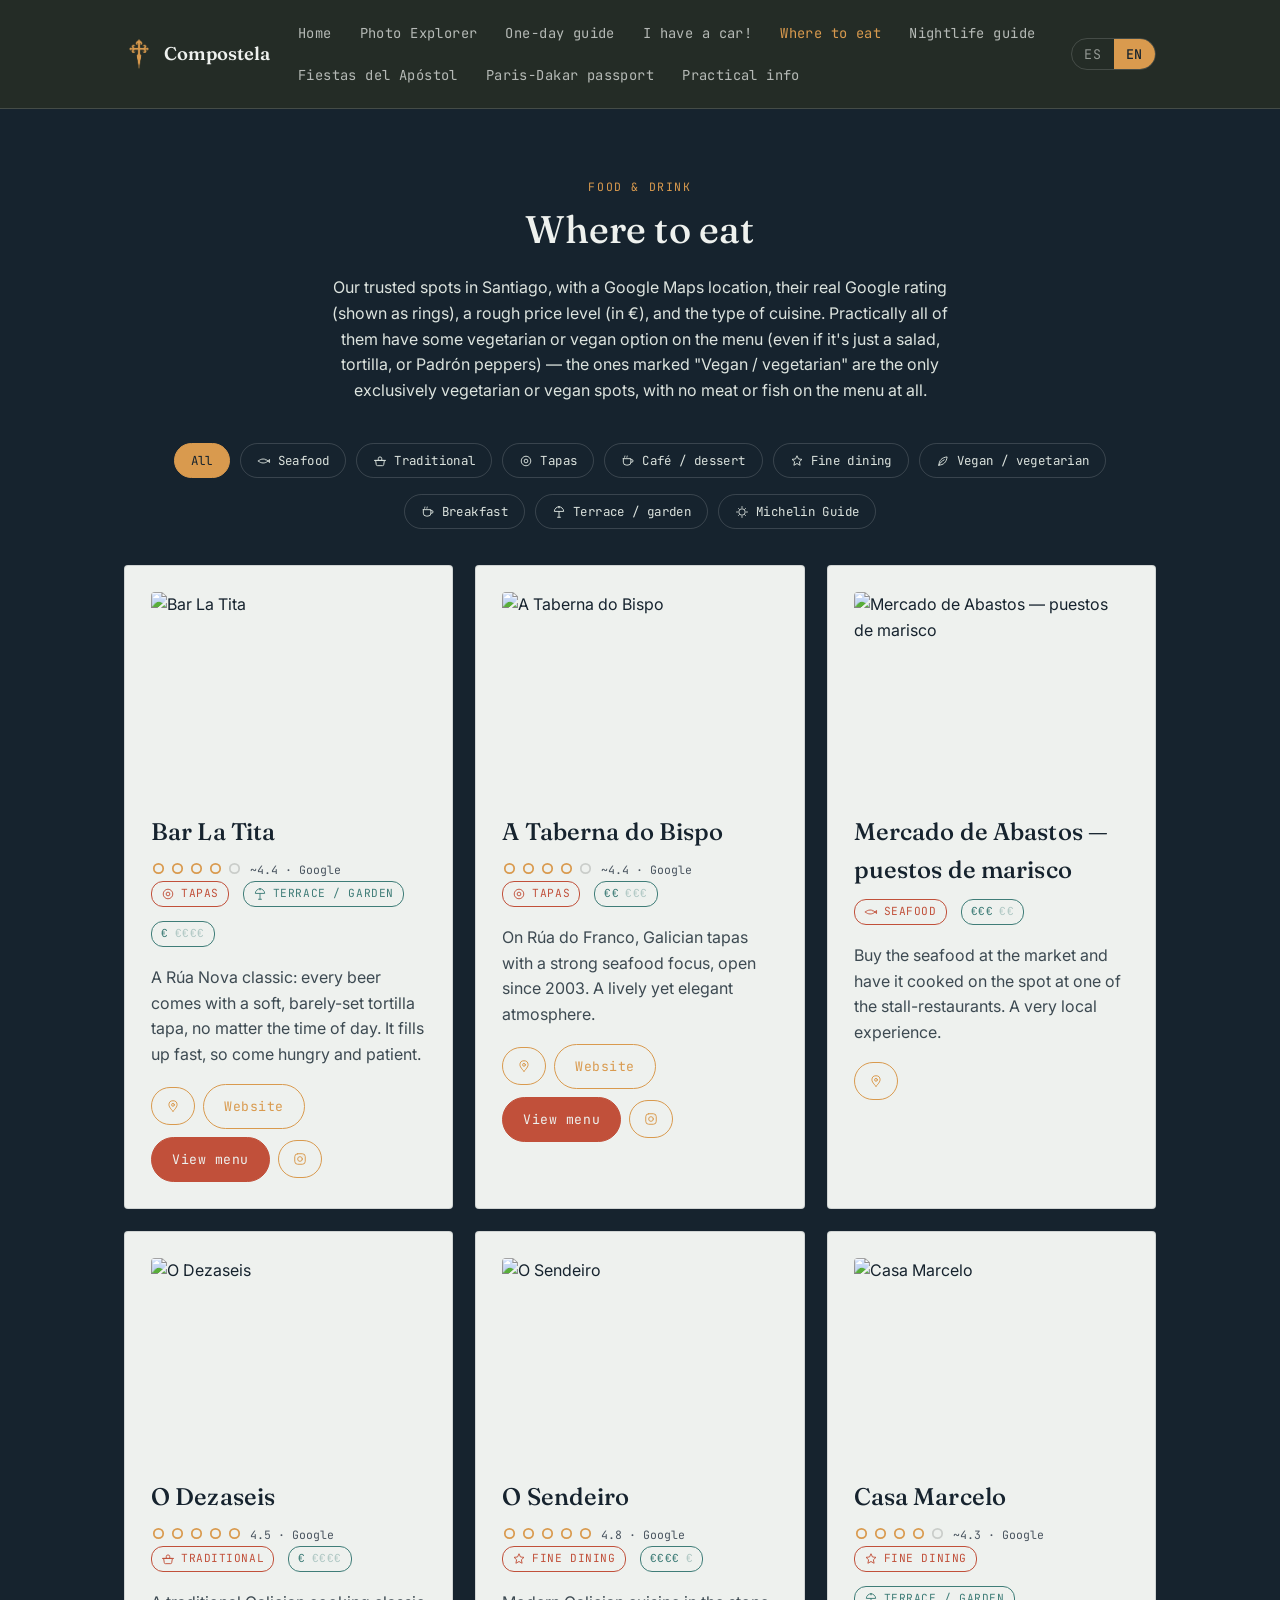
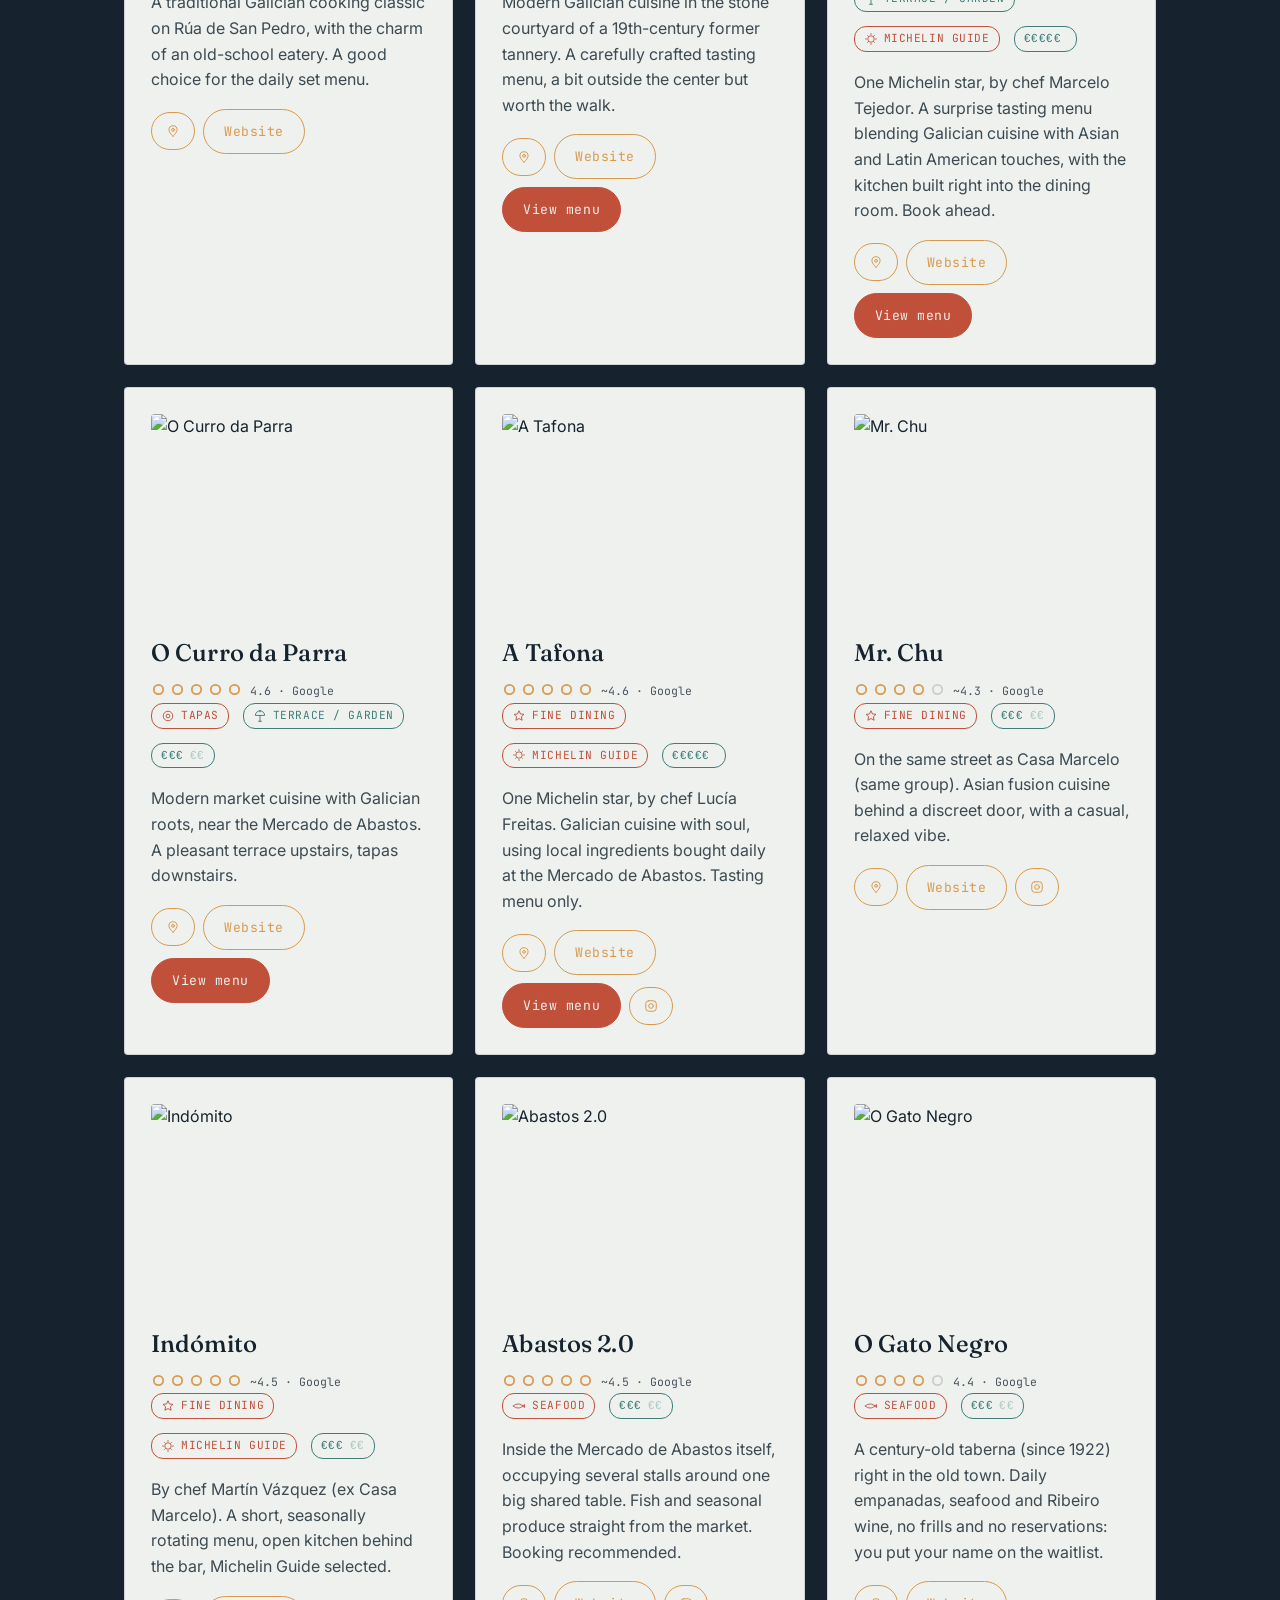
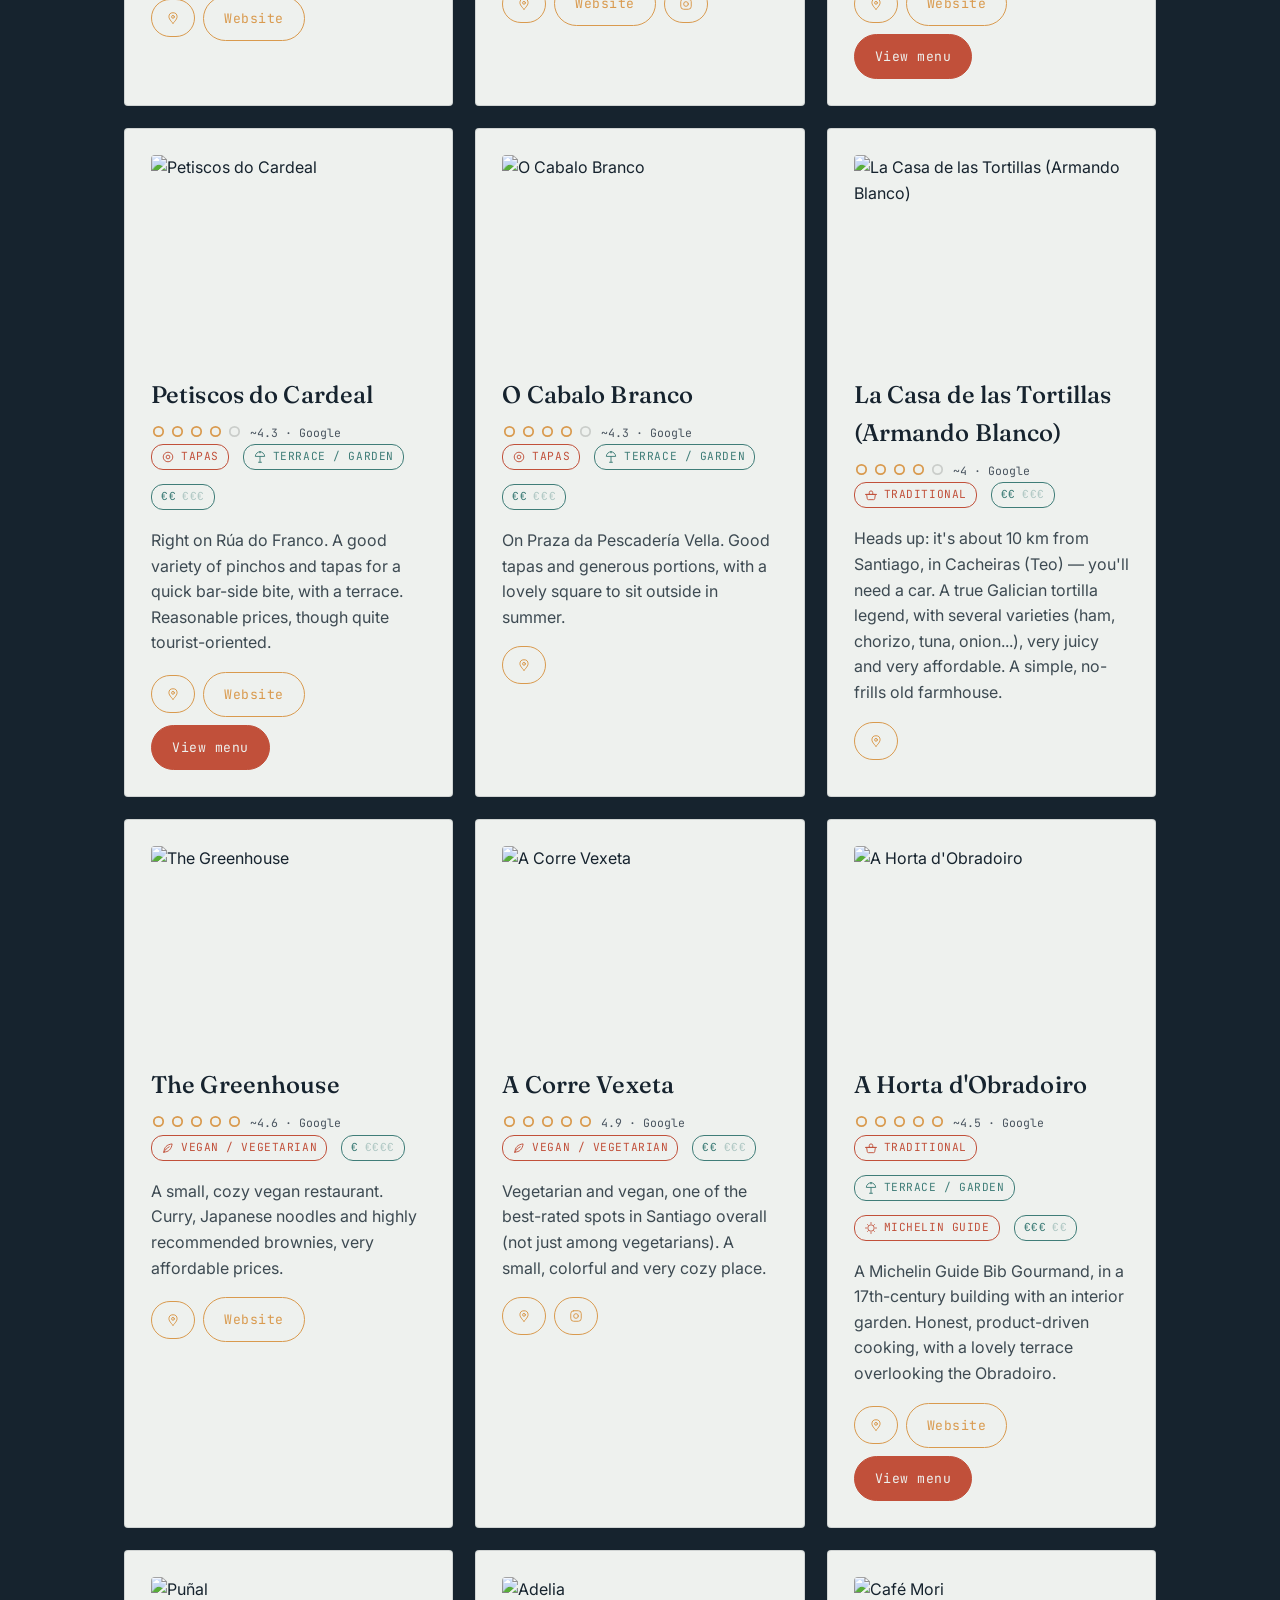
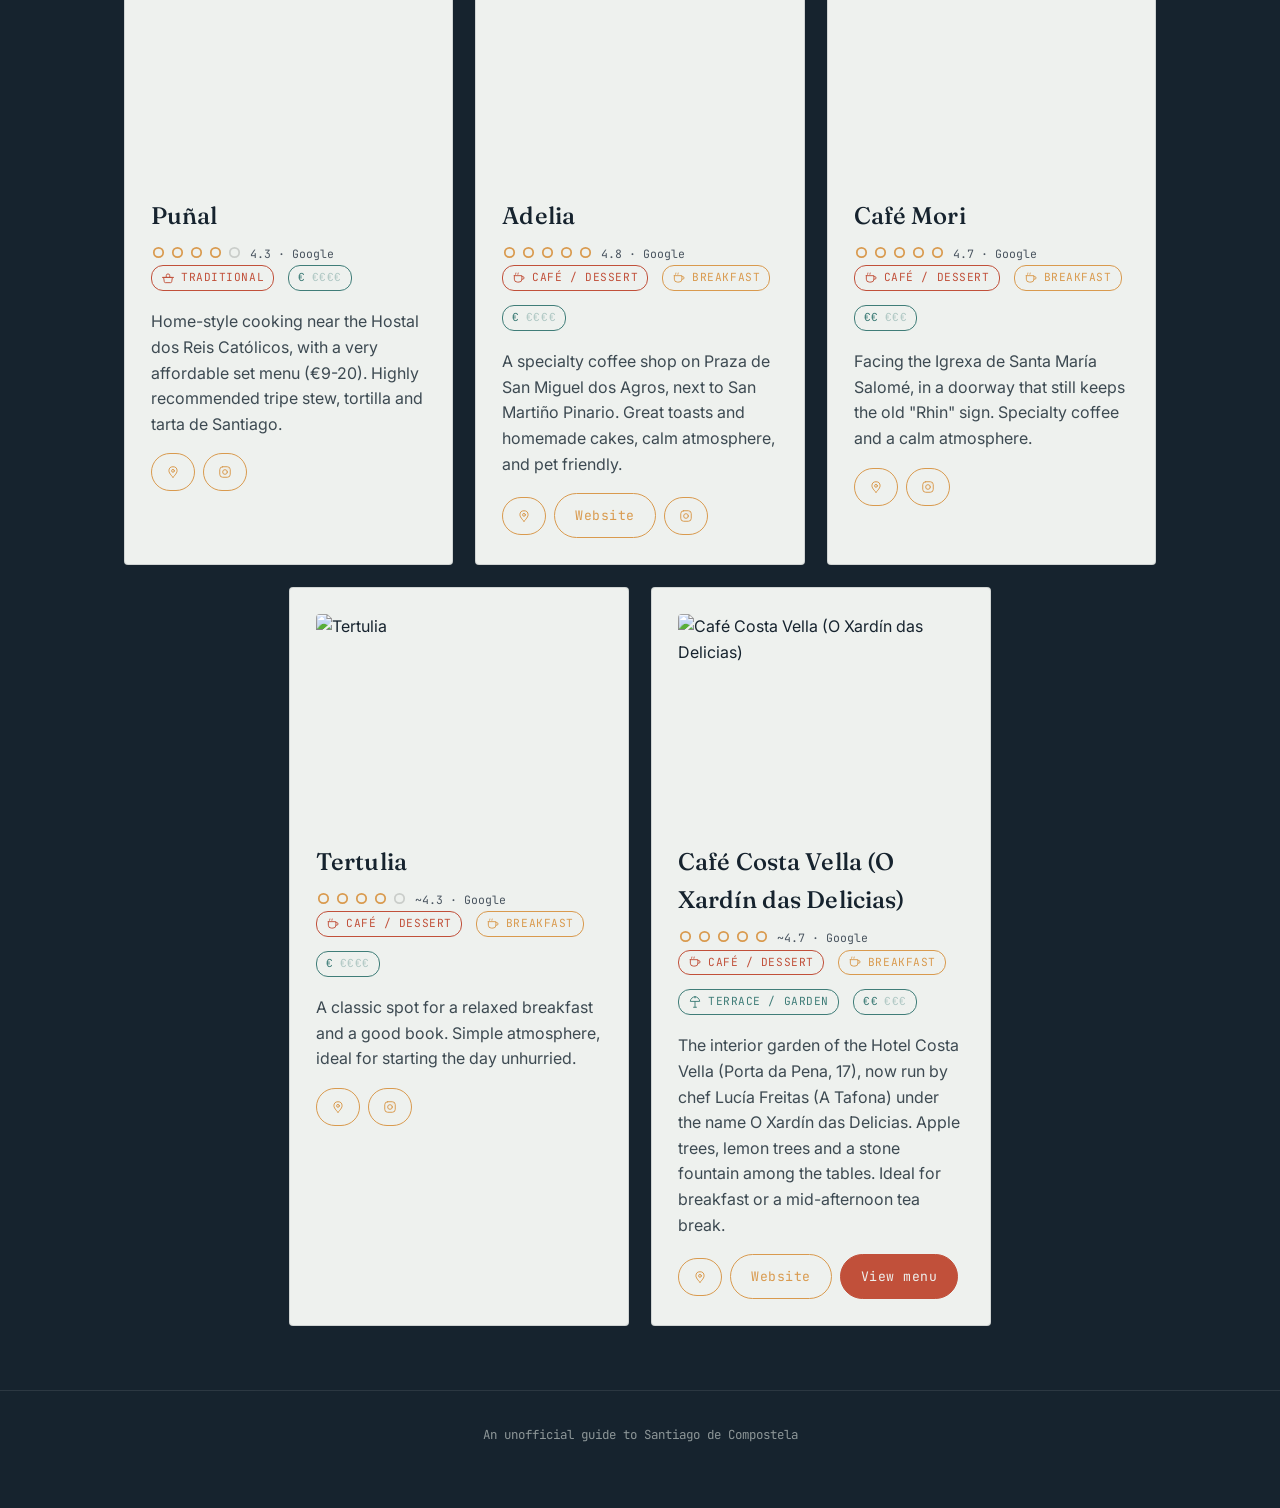
==== comer.html @ 48f5cbca "Add files via upload" ====
<!DOCTYPE html>
<html lang="es">
<head>
<meta charset="UTF-8">
<meta name="viewport" content="width=device-width, initial-scale=1.0">
<title>Dónde comer — Guía de Santiago de Compostela</title>
<link rel="icon" type="image/x-icon" href="images/favicon/favicon.ico">
<link rel="icon" type="image/png" sizes="32x32" href="images/favicon/favicon-32.png">
<link rel="icon" type="image/png" sizes="192x192" href="images/favicon/favicon-192.png">
<link rel="apple-touch-icon" sizes="180x180" href="images/favicon/apple-touch-icon.png">

<meta property="og:type" content="website">
<meta property="og:title" content="Compostela — Guía no oficial de Santiago de Compostela">
<meta property="og:description" content="Guías, un juego de pistas por la ciudad, dónde comer y salir, y mucho más para descubrir Santiago de Compostela.">
<meta property="og:image" content="images/social-preview.png">

<meta name="twitter:card" content="summary_large_image">
<meta name="twitter:image" content="images/social-preview.png">
<link rel="stylesheet" href="css/style.css">
</head>
<body>

<nav class="topnav">
  <div class="topnav-inner">
    <a href="index.html" class="brand">
      <span class="stamp-icon">
        <img src="images/favicon/nav-cross.png" alt="" style="width:100%;height:100%;object-fit:contain;">
      </span>
      Compostela
    </a>
    <button class="nav-toggle" id="nav-toggle" aria-label="Menu" aria-expanded="false">
      <svg class="icon-menu" viewBox="0 0 24 24" stroke="currentColor" stroke-width="1.8" fill="none" stroke-linecap="round"><line x1="3" y1="6" x2="21" y2="6"/><line x1="3" y1="12" x2="21" y2="12"/><line x1="3" y1="18" x2="21" y2="18"/></svg>
      <svg class="icon-close" viewBox="0 0 24 24" stroke="currentColor" stroke-width="1.8" fill="none" stroke-linecap="round"><line x1="6" y1="6" x2="18" y2="18"/><line x1="6" y1="18" x2="18" y2="6"/></svg>
    </button>
    <div class="nav-links" id="nav-links">
      <a href="index.html" data-i18n="nav_home">Inicio</a>
      <a href="foto-explorer.html" data-i18n="nav_photo">Foto Explorer</a>
      <a href="que-ver.html" data-i18n="nav_ver">Qué ver en un día</a>
      <a href="tengo-coche.html" data-i18n="nav_coche">¡Tengo coche!</a>
      <a href="comer.html" class="active" data-i18n="nav_comer">Dónde comer</a>
      <a href="salir.html" data-i18n="nav_salir">¿Por dónde salir?</a>
      <a href="fiestas.html" data-i18n="nav_fiestas">Fiestas del Apóstol</a>
      <a href="paris-dakar.html" data-i18n="nav_parisdakar">Pasaporte París-Dakar</a>
      <a href="datos-interes.html" data-i18n="nav_datos">Datos de interés</a>
    </div>
    <div class="lang-toggle">
      <button data-lang-btn="es">ES</button>
      <button data-lang-btn="en">EN</button>
    </div>
  </div>
</nav>

<section class="section">
  <div class="section-head">
    <span class="eyebrow" data-i18n="eyebrow_comer">Dónde comer</span>
    <h2 data-i18n="page_comer_title">Dónde comer</h2>
    <p data-i18n="page_comer_sub">Nuestros sitios de confianza en Santiago, con ubicación en Google Maps.</p>
  </div>

  <div class="container">
    <div class="filter-row">
      <button class="filter-pill active" data-cat-filter="all" data-i18n="comer_filter_all">Todos</button>
      <button class="filter-pill" data-cat-filter="marisco"><span class="pill-icon" data-icon="fish"></span><span data-i18n="comer_cat_marisco">Marisco</span></button>
      <button class="filter-pill" data-cat-filter="tradicional"><span class="pill-icon" data-icon="pot"></span><span data-i18n="comer_cat_tradicional">Tradicional</span></button>
      <button class="filter-pill" data-cat-filter="tapas"><span class="pill-icon" data-icon="plate"></span><span data-i18n="comer_cat_tapas">Tapas</span></button>
      <button class="filter-pill" data-cat-filter="cafeteria"><span class="pill-icon" data-icon="cup"></span><span data-i18n="comer_cat_cafeteria">Cafetería / postre</span></button>
      <button class="filter-pill" data-cat-filter="altacocina"><span class="pill-icon" data-icon="star"></span><span data-i18n="comer_cat_altacocina">Alta cocina</span></button>
      <button class="filter-pill" data-cat-filter="vegano"><span class="pill-icon" data-icon="leaf"></span><span data-i18n="comer_cat_vegano">Vegano / vegetariano</span></button>
    </div>

    <div class="filter-row">
      <button class="filter-pill" id="filter-breakfast"><span class="pill-icon" data-icon="cup"></span><span data-i18n="comer_filter_breakfast">Desayunos</span></button>
      <button class="filter-pill" id="filter-terrace"><span class="pill-icon" data-icon="terrace"></span><span data-i18n="comer_filter_terrace">Terraza / jardín</span></button>
      <button class="filter-pill" id="filter-michelin"><span class="pill-icon" data-icon="michelin"></span><span data-i18n="comer_filter_michelin">Guía Michelin</span></button>
    </div>

    <div class="grid" id="comer-list" style="margin-top:36px;"></div>
  </div>
</section>

<footer class="site-footer">
  <p data-i18n="footer_text">Guía no oficial de Santiago de Compostela</p>
</footer>

<script src="js/i18n.js"></script>
<script src="js/data.js"></script>
<script src="js/icons.js"></script>
<script src="js/main.js"></script>
</body>
</html>
---- css/style.css ----
/* ==========================================================================
   Niall & Javi — Santiago de Compostela, 1 agosto 2026
   Design system: "Credencial del Peregrino" (pilgrim's passport)
   ========================================================================== */

@import url('https://fonts.googleapis.com/css2?family=Fraunces:ital,opsz,wght@0,9..144,400;0,9..144,500;0,9..144,600;1,9..144,500&family=Inter:wght@400;500;600&family=JetBrains+Mono:wght@400;500&display=swap');

:root {
  /* Color tokens — "Noite Atlántica" palette (distinct from the wedding site) */
  --stone-dark: #16232e;      /* deep Atlantic navy — primary background */
  --stone-mid: #223140;       /* lifted panels on dark */
  --parchment: #eef1ee;       /* cool paper */
  --parchment-dim: #dce3de;
  --gold: #d99a4e;            /* warm copper — primary accent */
  --gold-bright: #e6b06a;
  --moss: #3f7d78;            /* teal — secondary accent */
  --rust: #c1503a;            /* coral-red — CTA / highlight only */
  --ink: #16232e;             /* dark text on light */
  --cream-text: #eef1ee;      /* light text on dark */
  --line: rgba(238, 241, 238, 0.16);
  --line-dark: rgba(22, 35, 46, 0.14);

  --font-display: 'Fraunces', serif;
  --font-body: 'Inter', sans-serif;
  --font-mono: 'JetBrains Mono', monospace;

  --radius: 4px;
  --max-width: 1080px;
}

* { box-sizing: border-box; -webkit-tap-highlight-color: transparent; }

button, a, .photo-tile, .filter-pill { touch-action: manipulation; }

html { scroll-behavior: smooth; }

@media (prefers-reduced-motion: reduce) {
  html { scroll-behavior: auto; }
  * { animation-duration: 0.01ms !important; transition-duration: 0.01ms !important; }
}

body {
  margin: 0;
  background: var(--stone-dark);
  color: var(--cream-text);
  font-family: var(--font-body);
  font-size: 16px;
  line-height: 1.6;
  -webkit-font-smoothing: antialiased;
}

/* Faint scallop-fan watermark, used sparingly */
.shell-mark {
  position: absolute;
  pointer-events: none;
  opacity: 0.06;
  z-index: 0;
}

a { color: inherit; }

img { max-width: 100%; display: block; }

h1, h2, h3, h4 {
  font-family: var(--font-display);
  font-weight: 500;
  margin: 0 0 0.4em;
  letter-spacing: 0.005em;
}

h1 { font-size: clamp(2.4rem, 5vw, 4.2rem); font-weight: 600; }
h2 { font-size: clamp(1.7rem, 3vw, 2.4rem); }
h3 { font-size: clamp(1.2rem, 2vw, 1.5rem); }

p { margin: 0 0 1em; }

.eyebrow {
  font-family: var(--font-mono);
  text-transform: uppercase;
  letter-spacing: 0.14em;
  font-size: 0.72rem;
  color: var(--gold);
}

.container {
  max-width: var(--max-width);
  margin: 0 auto;
  padding: 0 24px;
  position: relative;
  z-index: 1;
}

/* ---------- Top nav ---------- */
.topnav {
  position: sticky;
  top: 0;
  z-index: 50;
  background: rgba(38, 46, 39, 0.92);
  backdrop-filter: blur(6px);
  border-bottom: 1px solid var(--line);
}

.topnav-inner {
  max-width: var(--max-width);
  margin: 0 auto;
  padding: 14px 24px;
  display: flex;
  align-items: center;
  justify-content: space-between;
  gap: 16px;
}

.brand {
  font-family: var(--font-display);
  font-size: 1.15rem;
  font-weight: 600;
  text-decoration: none;
  color: var(--parchment);
  display: flex;
  align-items: center;
  gap: 10px;
}

.brand .stamp-icon { width: 30px; height: 30px; flex-shrink: 0; }

.nav-links {
  display: flex;
  gap: 4px;
  align-items: center;
  flex-wrap: wrap;
}

.nav-links a {
  text-decoration: none;
  font-size: 0.86rem;
  font-family: var(--font-mono);
  letter-spacing: 0.03em;
  color: var(--cream-text);
  opacity: 0.72;
  padding: 8px 12px;
  border-radius: var(--radius);
  transition: opacity 0.2s, background 0.2s;
  white-space: nowrap;
}

.nav-links a:hover { opacity: 1; background: rgba(242,234,212,0.06); }
.nav-links a.active { opacity: 1; color: var(--gold); }

.lang-toggle {
  display: flex;
  border: 1px solid var(--line);
  border-radius: 20px;
  overflow: hidden;
  font-family: var(--font-mono);
  font-size: 0.75rem;
  flex-shrink: 0;
}

/* Hamburger button — hidden on desktop, shown only on mobile */
.nav-toggle {
  display: none;
  background: transparent;
  border: none;
  color: var(--parchment);
  cursor: pointer;
  padding: 8px;
  order: 3;
}

.nav-toggle svg { width: 24px; height: 24px; display: block; }
.nav-toggle .icon-close { display: none; }
.nav-toggle.open .icon-menu { display: none; }
.nav-toggle.open .icon-close { display: block; }

.lang-toggle button {
  background: transparent;
  border: none;
  color: var(--cream-text);
  padding: 6px 12px;
  cursor: pointer;
  opacity: 0.55;
  font-family: var(--font-mono);
  letter-spacing: 0.05em;
  transition: all 0.2s;
}

.lang-toggle button.active {
  background: var(--gold);
  color: var(--stone-dark);
  opacity: 1;
  font-weight: 500;
}

/* ---------- Hero ---------- */
.hero {
  position: relative;
  padding: 90px 24px 70px;
  text-align: center;
  overflow: hidden;
  border-bottom: 1px solid var(--line);
}

.hero .eyebrow { display: block; margin-bottom: 18px; }

.hero h1 { margin-bottom: 10px; }

.hero .names-sep {
  color: var(--gold);
  font-style: italic;
  font-family: var(--font-display);
  padding: 0 0.25em;
}

.hero-sub {
  font-family: var(--font-mono);
  font-size: 0.95rem;
  color: var(--parchment-dim);
  letter-spacing: 0.03em;
  max-width: 480px;
  margin: 0 auto;
}

/* ---------- Stamp badge (signature element) ---------- */
.stamp {
  --stamp-color: var(--gold);
  display: inline-flex;
  align-items: center;
  justify-content: center;
  width: 84px;
  height: 84px;
  border-radius: 50%;
  border: 2px solid var(--stamp-color);
  position: relative;
  transform: rotate(-6deg);
  flex-shrink: 0;
}

.stamp::before {
  content: '';
  position: absolute;
  inset: 6px;
  border: 1px dashed var(--stamp-color);
  border-radius: 50%;
  opacity: 0.6;
}

.stamp svg { width: 34px; height: 34px; stroke: var(--stamp-color); fill: none; }

.stamp.stamp-locked {
  --stamp-color: rgba(242, 234, 212, 0.28);
  filter: grayscale(1);
}

.stamp.stamp-earned {
  --stamp-color: var(--gold-bright);
  animation: stamp-in 0.4s ease-out;
}

@keyframes stamp-in {
  from { transform: rotate(-6deg) scale(0.6); opacity: 0; }
  to { transform: rotate(-6deg) scale(1); opacity: 1; }
}

/* ---------- Section wrapper ---------- */
.section {
  padding: 64px 24px;
}

.section-head {
  max-width: 640px;
  margin: 0 auto 40px;
  text-align: center;
}

.section-head p { color: var(--parchment-dim); }

/* ---------- Cards on parchment ---------- */
.card {
  background: var(--parchment);
  color: var(--ink);
  border-radius: var(--radius);
  padding: 26px;
  border: 1px solid var(--line-dark);
  position: relative;
}

.card h3 { color: var(--ink); }
.card p { color: #3d4a52; }

.grid {
  display: flex;
  flex-wrap: wrap;
  justify-content: center;
  gap: 22px;
}

.grid > .card {
  flex: 1 1 280px;
  max-width: 340px;
}

.grid > .photo-tile {
  flex: 1 1 140px;
  max-width: 170px;
}

/* ---------- Buttons ---------- */
.btn {
  display: inline-flex;
  align-items: center;
  gap: 8px;
  font-family: var(--font-mono);
  font-size: 0.82rem;
  letter-spacing: 0.04em;
  text-decoration: none;
  padding: 11px 20px;
  border-radius: 30px;
  border: 1px solid var(--gold);
  color: var(--gold);
  background: transparent;
  cursor: pointer;
  transition: all 0.2s;
}

.btn:hover { background: var(--gold); color: var(--stone-dark); }

.btn-solid {
  background: var(--rust);
  border-color: var(--rust);
  color: var(--parchment);
}

.btn-solid:hover { background: #8c3d28; border-color: #8c3d28; color: var(--parchment); }

.btn:disabled { opacity: 0.4; cursor: not-allowed; }
.btn:disabled:hover { background: transparent; color: var(--gold); }

/* ---------- Homepage nav cards ---------- */
.section-nav-grid {
  display: grid;
  gap: 20px;
  grid-template-columns: repeat(auto-fit, minmax(240px, 1fr));
  max-width: var(--max-width);
  margin: 0 auto;
  padding: 0 24px 90px;
}

.section-nav-card {
  text-decoration: none;
  background: var(--stone-mid);
  border: 1px solid var(--line);
  border-radius: var(--radius);
  padding: 28px 24px;
  display: flex;
  flex-direction: column;
  gap: 14px;
  transition: transform 0.25s, border-color 0.25s;
}

.section-nav-card:hover { transform: translateY(-4px); border-color: var(--gold); }

.section-nav-card .stamp { width: 56px; height: 56px; }
.section-nav-card .stamp svg { width: 24px; height: 24px; }

.section-nav-card h3 { color: var(--parchment); margin-bottom: 4px; }
.section-nav-card p { color: var(--parchment-dim); font-size: 0.92rem; margin: 0; }

/* ---------- Footer ---------- */
.site-footer {
  border-top: 1px solid var(--line);
  padding: 34px 24px 50px;
  text-align: center;
  font-family: var(--font-mono);
  font-size: 0.78rem;
  color: var(--parchment-dim);
  opacity: 0.6;
}

/* ---------- Utility ---------- */
.tag {
  display: inline-block;
  font-family: var(--font-mono);
  font-size: 0.7rem;
  letter-spacing: 0.05em;
  text-transform: uppercase;
  padding: 3px 9px;
  border-radius: 12px;
  border: 1px solid currentColor;
  margin: 0 6px 6px 0;
}

.tag svg, .btn svg, .pill-icon svg {
  width: 14px;
  height: 14px;
  vertical-align: -2px;
  flex-shrink: 0;
}

.icon-tag {
  display: inline-flex;
  align-items: center;
  gap: 6px;
}

.filter-pill {
  display: inline-flex;
  align-items: center;
  gap: 7px;
}

.pill-icon {
  display: inline-flex;
  width: 14px;
  height: 14px;
}

/* ---------- Paris-Dakar route ---------- */
.pd-route {
  display: flex;
  flex-direction: column;
  gap: 4px;
  max-width: 480px;
  margin: 0 auto;
  position: relative;
}

.pd-route::before {
  content: '';
  position: absolute;
  left: 41px;
  top: 12px;
  bottom: 12px;
  width: 1px;
  background: var(--line);
  z-index: 0;
}

.pd-stop {
  display: flex;
  align-items: center;
  gap: 18px;
  background: transparent;
  border: none;
  color: inherit;
  font-family: var(--font-body);
  text-align: left;
  cursor: pointer;
  padding: 10px 4px;
  border-radius: var(--radius);
  position: relative;
  z-index: 1;
  transition: background 0.2s;
}

.pd-stop:hover { background: rgba(242,234,212,0.05); }

.pd-stop .stamp { width: 60px; height: 60px; flex-shrink: 0; }
.pd-stop .stamp svg { width: 24px; height: 24px; }

.pd-stop-info { display: flex; flex-direction: column; gap: 2px; }
.pd-stop-name { font-family: var(--font-display); font-size: 1.05rem; }

#pd-complete-banner {
  display: none;
  text-align: center;
  max-width: 480px;
  margin: 32px auto 0;
}

.rings-rating {
  display: flex;
  gap: 4px;
  margin: 6px 0 12px;
}

.ring-icon {
  display: inline-flex;
  color: rgba(38, 46, 39, 0.18);
}

.ring-icon svg { width: 15px; height: 15px; }

.ring-icon.filled { color: var(--gold); }

.divider {
  width: 60px;
  height: 1px;
  background: var(--gold);
  margin: 24px auto;
  opacity: 0.5;
}

/* i18n visibility handled via JS toggling [data-lang] on <html> and CSS attr selectors */
[data-i18n-lang="en"] { display: none; }
html[lang="en"] [data-i18n-lang="en"] { display: initial; }
html[lang="en"] [data-i18n-lang="es"] { display: none; }
html[lang="es"] [data-i18n-lang="es"] { display: initial; }
html[lang="es"] [data-i18n-lang="en"] { display: none; }

/* ---------- Photo Explorer grid ---------- */
.photo-tile {
  background: var(--stone-mid);
  border: 1px solid var(--line);
  border-radius: var(--radius);
  padding: 22px 16px;
  display: flex;
  flex-direction: column;
  align-items: center;
  gap: 10px;
  cursor: pointer;
  color: inherit;
  font-family: var(--font-body);
  transition: border-color 0.2s, transform 0.2s;
  text-align: center;
}

.photo-tile:hover { border-color: var(--gold); transform: translateY(-3px); }

.photo-tile-title { font-family: var(--font-display); font-size: 1rem; }
.photo-tile-hint { font-family: var(--font-mono); font-size: 0.7rem; color: var(--parchment-dim); opacity: 0.7; text-transform: uppercase; letter-spacing: 0.05em; }

.photo-tile-thumb-wrap {
  position: relative;
  width: 100%;
  display: block;
  margin-bottom: 8px;
}

.stamp-mini {
  width: 34px;
  height: 34px;
  position: absolute;
  top: -8px;
  right: -8px;
  background: var(--stone-mid);
}

.stamp-mini svg { width: 15px; height: 15px; }

/* ---------- Guía de proximidad ---------- */
#fe-proximity-widget {
  position: fixed;
  left: 50%;
  bottom: 20px;
  transform: translateX(-50%);
  z-index: 90;
  background: rgba(38, 46, 39, 0.94);
  border: 1px solid var(--gold);
  border-radius: 30px;
  padding: 10px 20px 10px 14px;
  align-items: center;
  gap: 12px;
  box-shadow: 0 6px 24px rgba(0,0,0,0.35);
  max-width: calc(100vw - 32px);
}

.fe-proximity-arrow {
  display: inline-flex;
  color: var(--gold);
  flex-shrink: 0;
  transition: transform 0.3s ease-out;
}

.fe-proximity-arrow svg { width: 26px; height: 26px; }

.fe-proximity-info {
  display: flex;
  flex-direction: column;
  line-height: 1.25;
  font-family: var(--font-mono);
  font-size: 0.78rem;
  color: var(--parchment-dim);
  white-space: nowrap;
  overflow: hidden;
  text-overflow: ellipsis;
}

.fe-proximity-info strong {
  font-family: var(--font-body);
  color: var(--parchment);
  font-size: 0.92rem;
  max-width: 55vw;
  overflow: hidden;
  text-overflow: ellipsis;
  white-space: nowrap;
}

#fe-arrival-banner {
  position: fixed;
  top: 90px;
  left: 50%;
  transform: translateX(-50%) translateY(-20px);
  z-index: 100;
  background: var(--gold);
  color: var(--stone-dark);
  font-family: var(--font-mono);
  font-size: 0.85rem;
  font-weight: 500;
  padding: 12px 22px;
  border-radius: 30px;
  opacity: 0;
  pointer-events: none;
  transition: opacity 0.3s ease, transform 0.3s ease;
  max-width: calc(100vw - 32px);
  text-align: center;
}

#fe-arrival-banner.show {
  opacity: 1;
  transform: translateX(-50%) translateY(0);
}

.progress-bar-row {
  display: flex;
  align-items: center;
  justify-content: center;
  gap: 10px;
  font-family: var(--font-mono);
  font-size: 0.85rem;
  color: var(--gold);
  margin-bottom: 36px;
}

/* ---------- Modal ---------- */
.modal-overlay {
  position: fixed;
  inset: 0;
  background: rgba(20, 24, 20, 0.82);
  display: none;
  align-items: flex-start;
  justify-content: center;
  padding: 40px 20px;
  overflow-y: auto;
  z-index: 100;
}

.modal-overlay.open { display: flex; }

.modal-box {
  background: var(--stone-dark);
  border: 1px solid var(--line);
  border-radius: 6px;
  max-width: 520px;
  width: 100%;
  padding: 32px;
  position: relative;
  margin: auto;
}

.modal-close {
  position: absolute;
  top: 16px;
  right: 16px;
  background: transparent;
  border: none;
  color: var(--parchment-dim);
  font-size: 1.4rem;
  cursor: pointer;
  line-height: 1;
  padding: 6px;
}

.clue-block { margin-bottom: 14px; }
.clue-block summary { list-style: none; }
.clue-block summary::-webkit-details-marker { display: none; }
.clue-block[open] summary { margin-bottom: 4px; }

/* ---------- Filter pills (Salir) ---------- */
.filter-row {
  display: flex;
  flex-wrap: wrap;
  gap: 10px;
  justify-content: center;
  margin-bottom: 16px;
}

.filter-pill {
  font-family: var(--font-mono);
  font-size: 0.78rem;
  letter-spacing: 0.03em;
  padding: 8px 16px;
  border-radius: 20px;
  border: 1px solid var(--line);
  background: transparent;
  color: var(--parchment-dim);
  cursor: pointer;
  transition: all 0.2s;
}

.filter-pill:hover { border-color: var(--gold); color: var(--parchment); }

.filter-pill.active {
  background: var(--gold);
  border-color: var(--gold);
  color: var(--stone-dark);
}

.filter-group-label {
  text-align: center;
  font-family: var(--font-mono);
  font-size: 0.72rem;
  text-transform: uppercase;
  letter-spacing: 0.1em;
  color: var(--parchment-dim);
  opacity: 0.6;
  margin: 22px 0 10px;
}

@media (max-width: 640px) {
  .topnav-inner { flex-wrap: wrap; padding: 12px 16px; }

  .nav-toggle { display: block; }

  .nav-links {
    display: none;
    order: 4;
    width: 100%;
    flex-direction: column;
    align-items: stretch;
    background: var(--stone-dark);
    border-top: 1px solid var(--line);
    margin-top: 12px;
    padding-top: 6px;
    max-height: 65vh;
    overflow-y: auto;
    -webkit-overflow-scrolling: touch;
  }

  .nav-links.mobile-open { display: flex; }

  .nav-links a {
    padding: 15px 8px;
    border-bottom: 1px solid var(--line);
    font-size: 0.92rem;
    opacity: 0.85;
  }

  .nav-links a:last-child { border-bottom: none; }
  .nav-links a:hover { background: rgba(242,234,212,0.05); }
  .nav-links a.active { opacity: 1; }

  .hero { padding: 56px 18px 44px; }
  .section { padding: 48px 18px; }
  .container { padding: 0 18px; }

  /* Bigger touch targets (~44px min height) on phones */
  .lang-toggle button { padding: 10px 14px; }
  .btn { padding: 13px 20px; }
  .filter-pill { padding: 11px 16px; }
  .filter-row { gap: 8px; }

  .modal-overlay { padding: 0; align-items: stretch; }
  .modal-box {
    max-width: none;
    width: 100%;
    min-height: 100%;
    border-radius: 0;
    padding: 24px 18px 40px;
  }
  .modal-close { top: 14px; right: 14px; padding: 10px; font-size: 1.6rem; }

  .photo-tile { padding: 18px 12px; }
  .section-nav-grid { padding: 0 18px 70px; }
}

@media (max-width: 380px) {
  .photo-tile { padding: 14px 8px; }
  #photo-grid { grid-template-columns: repeat(2, 1fr) !important; }
}
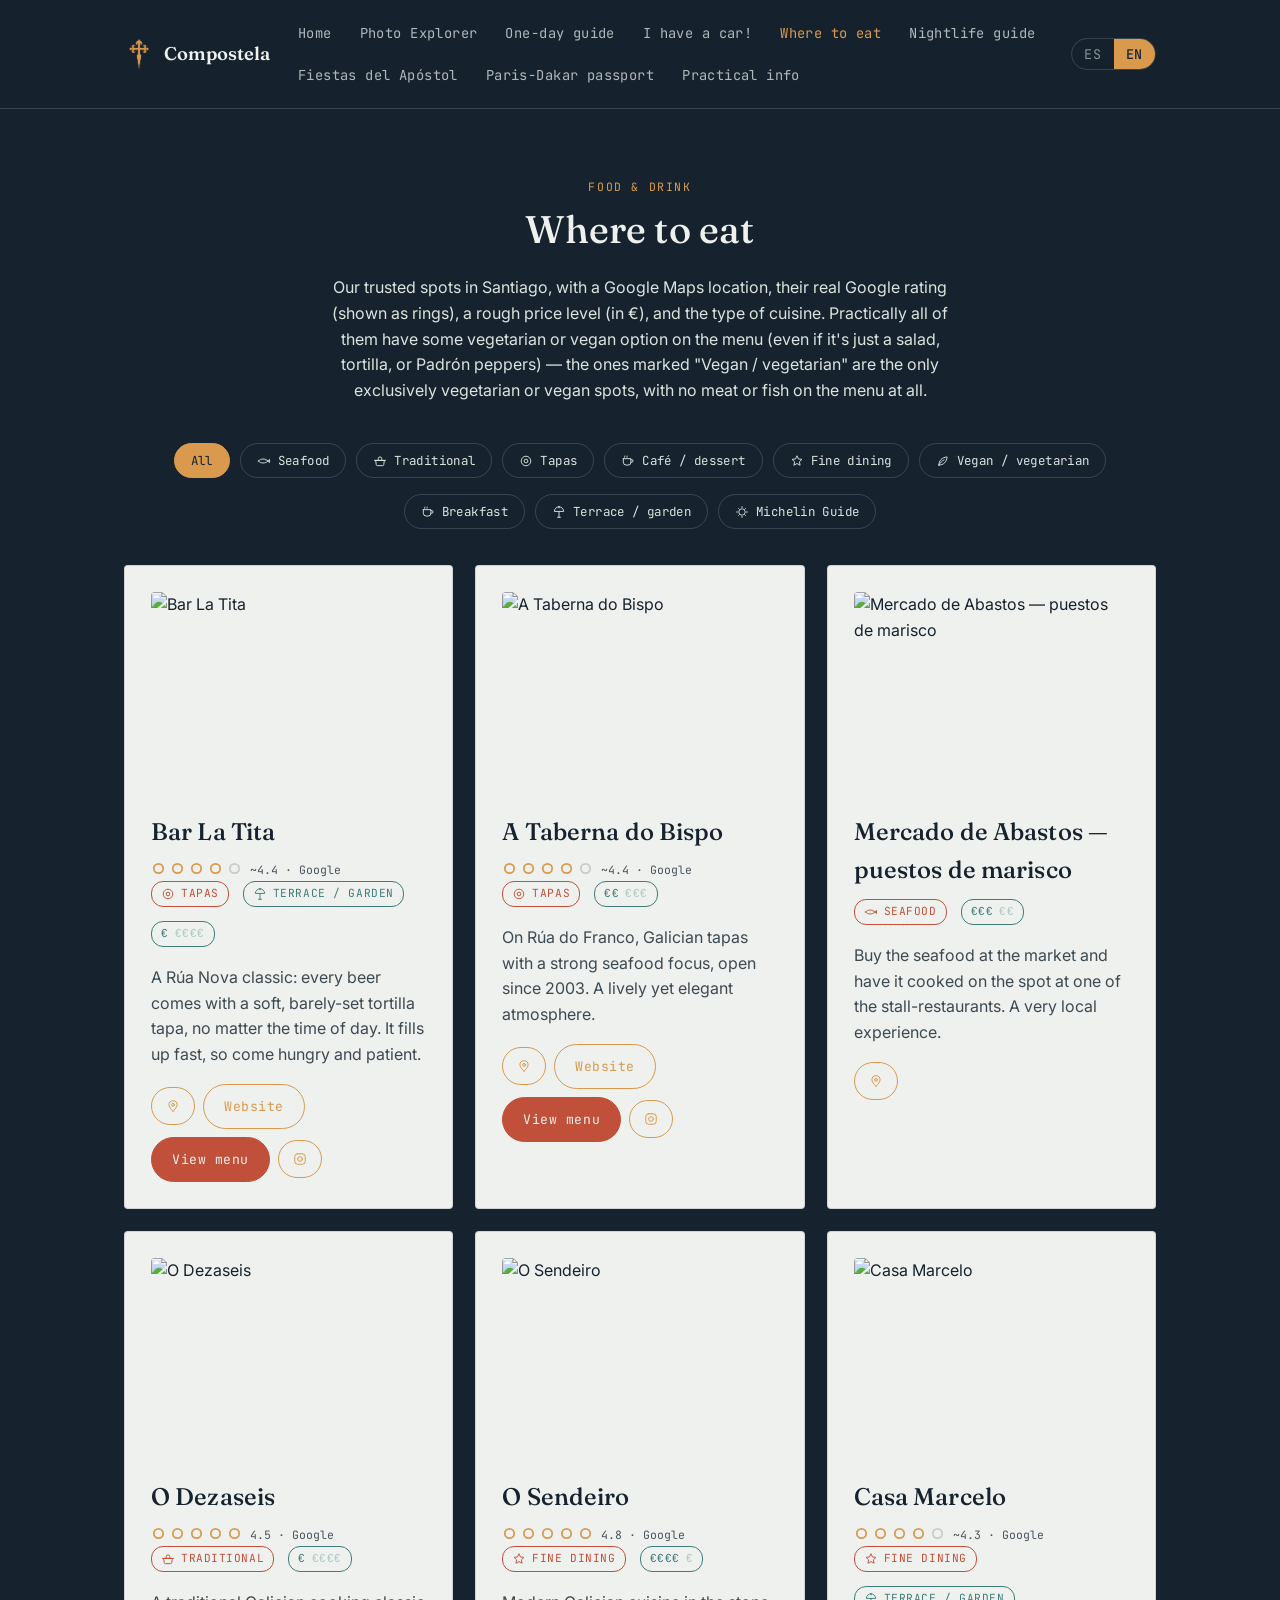
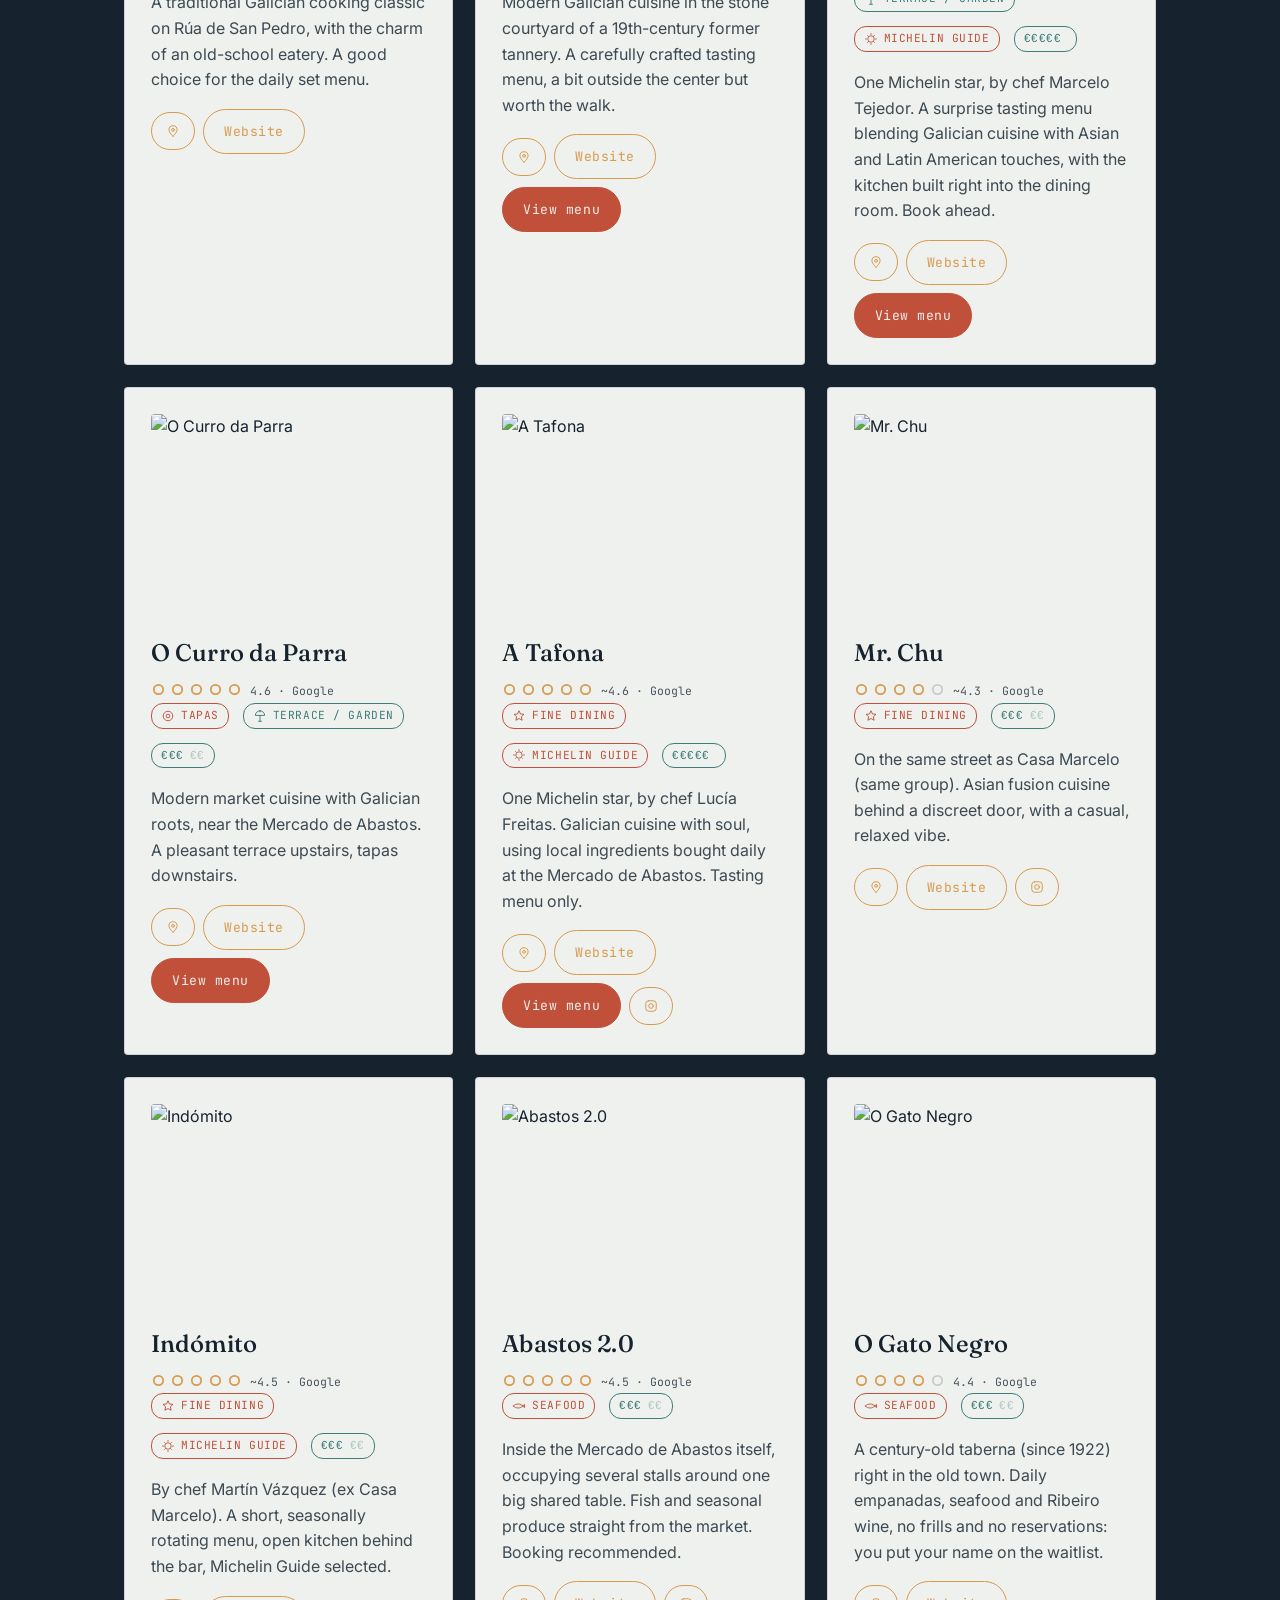
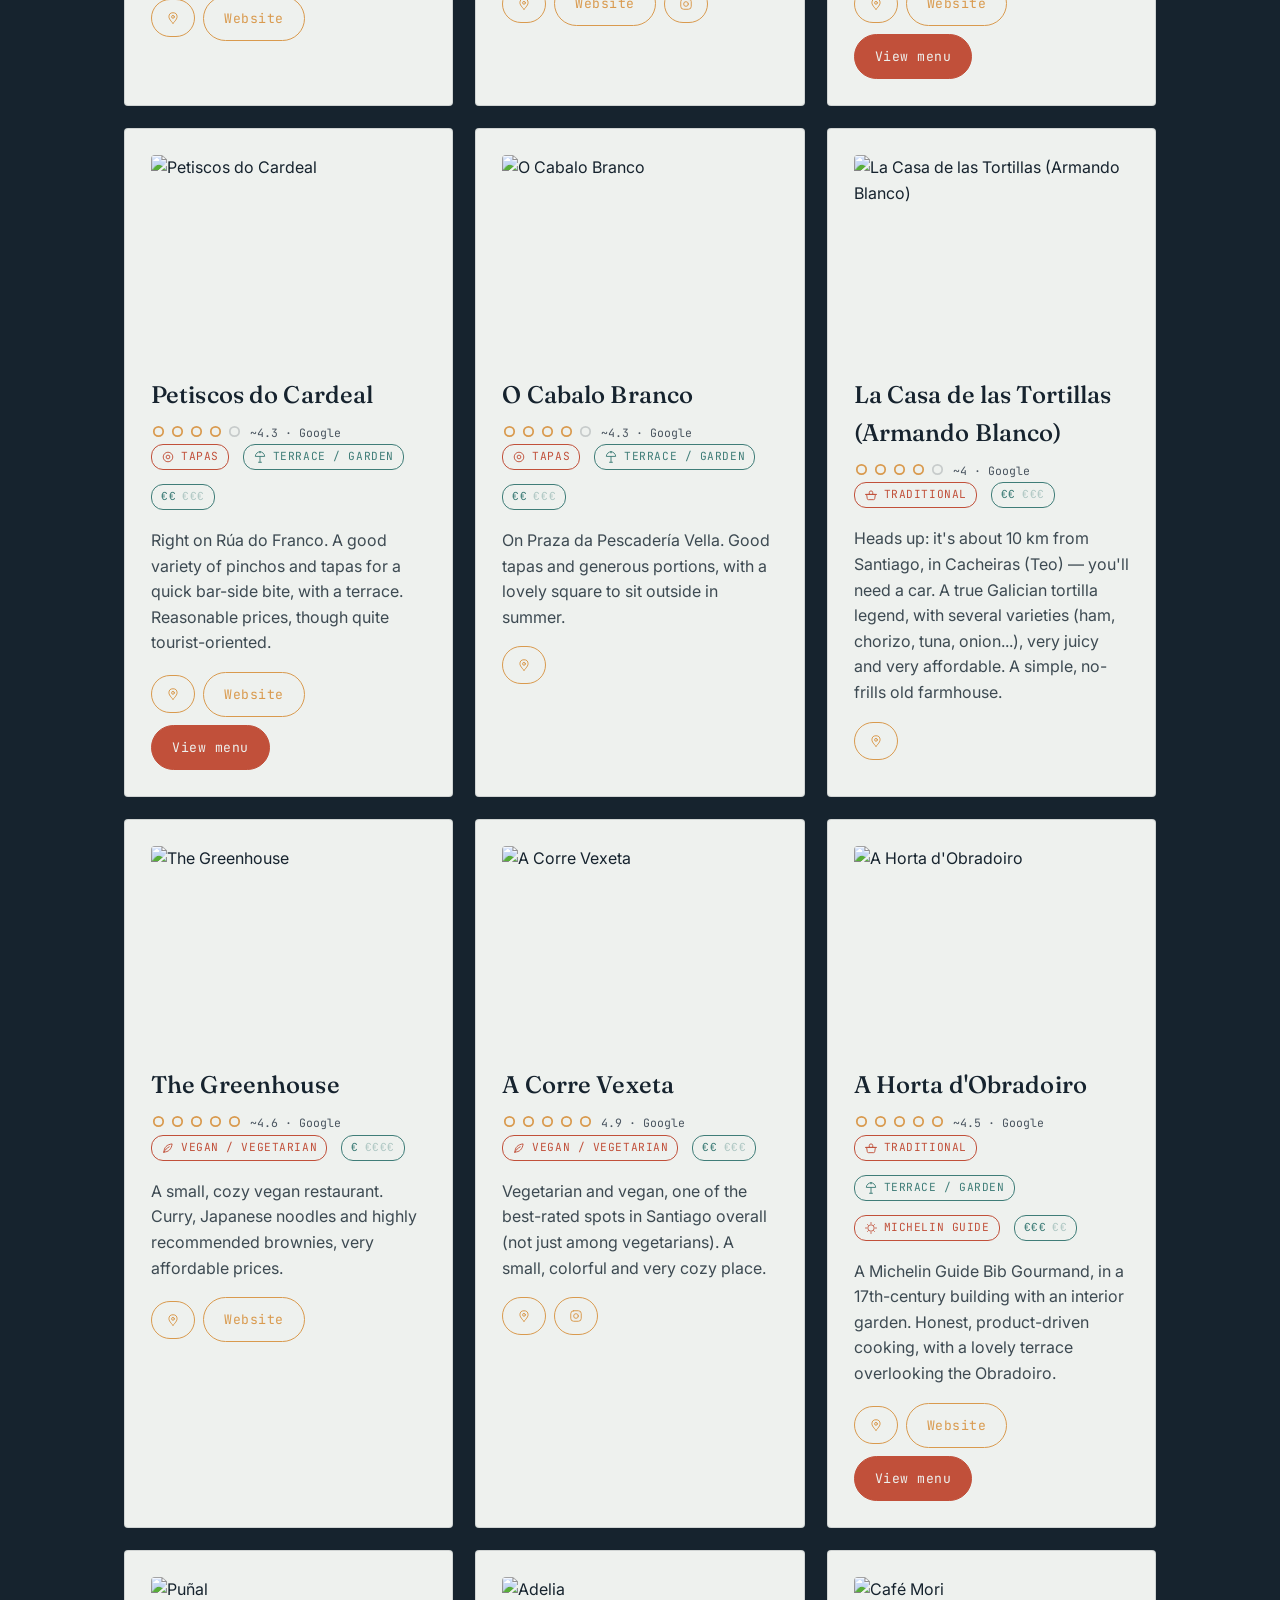
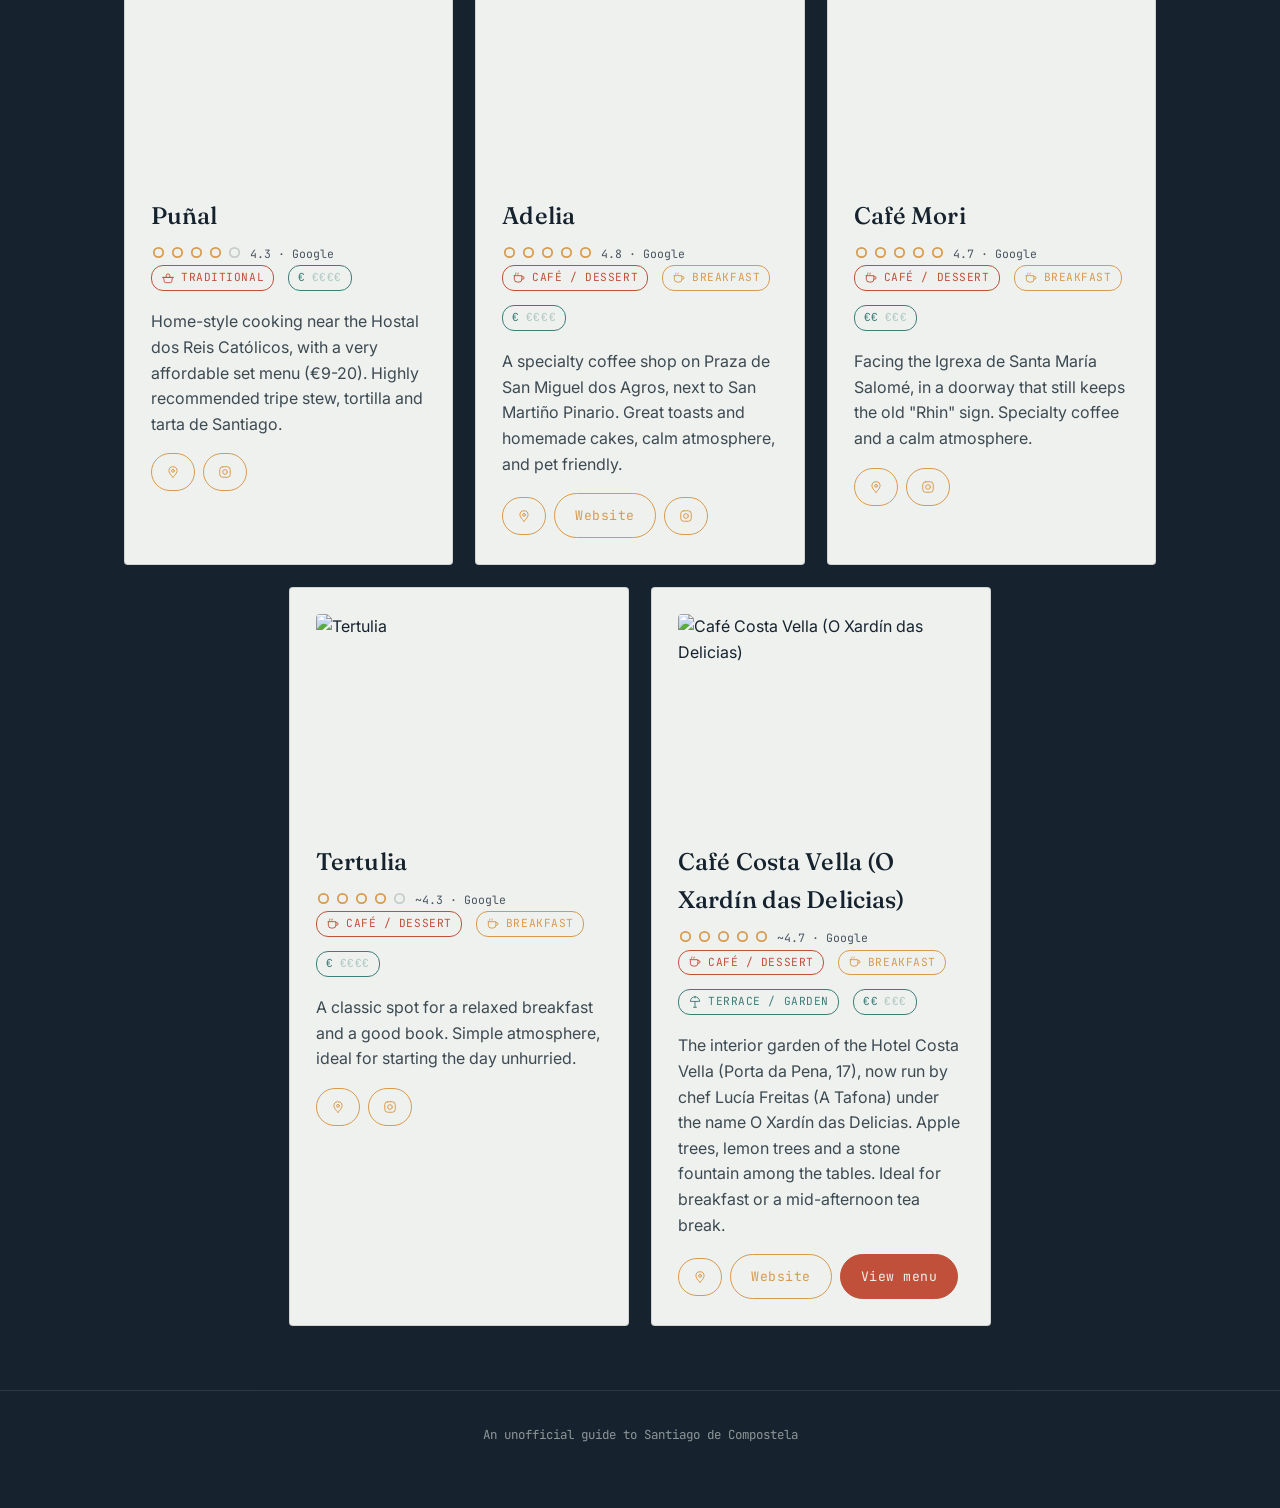
==== commit dcff8777: "Add files via upload" ====
--- a/comer.html
+++ b/comer.html
@@ -16,6 +16,8 @@
 
 <meta name="twitter:card" content="summary_large_image">
 <meta name="twitter:image" content="images/social-preview.png">
+<!-- Analítica anónima y agregada (sin cookies, sin identificar a nadie). Panel: cloud.umami.is -->
+<script defer src="https://cloud.umami.is/script.js" data-website-id="01a8e9a5-37d9-45f7-b84c-47a6871a5ffc"></script>
 <link rel="stylesheet" href="css/style.css">
 </head>
 <body>
--- a/css/style.css
+++ b/css/style.css
@@ -95,7 +95,7 @@
   position: sticky;
   top: 0;
   z-index: 50;
-  background: rgba(38, 46, 39, 0.92);
+  background: rgba(22, 35, 46, 0.92);
   backdrop-filter: blur(6px);
   border-bottom: 1px solid var(--line);
 }
@@ -143,7 +143,7 @@
   white-space: nowrap;
 }
 
-.nav-links a:hover { opacity: 1; background: rgba(242,234,212,0.06); }
+.nav-links a:hover { opacity: 1; background: rgba(238,241,238,0.06); }
 .nav-links a.active { opacity: 1; color: var(--gold); }
 
 .lang-toggle {
@@ -247,7 +247,7 @@
 .stamp svg { width: 34px; height: 34px; stroke: var(--stamp-color); fill: none; }
 
 .stamp.stamp-locked {
-  --stamp-color: rgba(242, 234, 212, 0.28);
+  --stamp-color: rgba(238, 241, 238, 0.28);
   filter: grayscale(1);
 }
 
@@ -330,7 +330,7 @@
   color: var(--parchment);
 }
 
-.btn-solid:hover { background: #8c3d28; border-color: #8c3d28; color: var(--parchment); }
+.btn-solid:hover { background: #9c4530; border-color: #9c4530; color: var(--parchment); }
 
 .btn:disabled { opacity: 0.4; cursor: not-allowed; }
 .btn:disabled:hover { background: transparent; color: var(--gold); }
@@ -452,7 +452,7 @@
   transition: background 0.2s;
 }
 
-.pd-stop:hover { background: rgba(242,234,212,0.05); }
+.pd-stop:hover { background: rgba(238,241,238,0.05); }
 
 .pd-stop .stamp { width: 60px; height: 60px; flex-shrink: 0; }
 .pd-stop .stamp svg { width: 24px; height: 24px; }
@@ -475,7 +475,7 @@
 
 .ring-icon {
   display: inline-flex;
-  color: rgba(38, 46, 39, 0.18);
+  color: rgba(22, 35, 46, 0.18);
 }
 
 .ring-icon svg { width: 15px; height: 15px; }
@@ -544,7 +544,7 @@
   bottom: 20px;
   transform: translateX(-50%);
   z-index: 90;
-  background: rgba(38, 46, 39, 0.94);
+  background: rgba(22, 35, 46, 0.94);
   border: 1px solid var(--gold);
   border-radius: 30px;
   padding: 10px 20px 10px 14px;
@@ -625,7 +625,7 @@
 .modal-overlay {
   position: fixed;
   inset: 0;
-  background: rgba(20, 24, 20, 0.82);
+  background: rgba(14, 20, 26, 0.82);
   display: none;
   align-items: flex-start;
   justify-content: center;
@@ -736,7 +736,7 @@
   }
 
   .nav-links a:last-child { border-bottom: none; }
-  .nav-links a:hover { background: rgba(242,234,212,0.05); }
+  .nav-links a:hover { background: rgba(238,241,238,0.05); }
   .nav-links a.active { opacity: 1; }
 
   .hero { padding: 56px 18px 44px; }
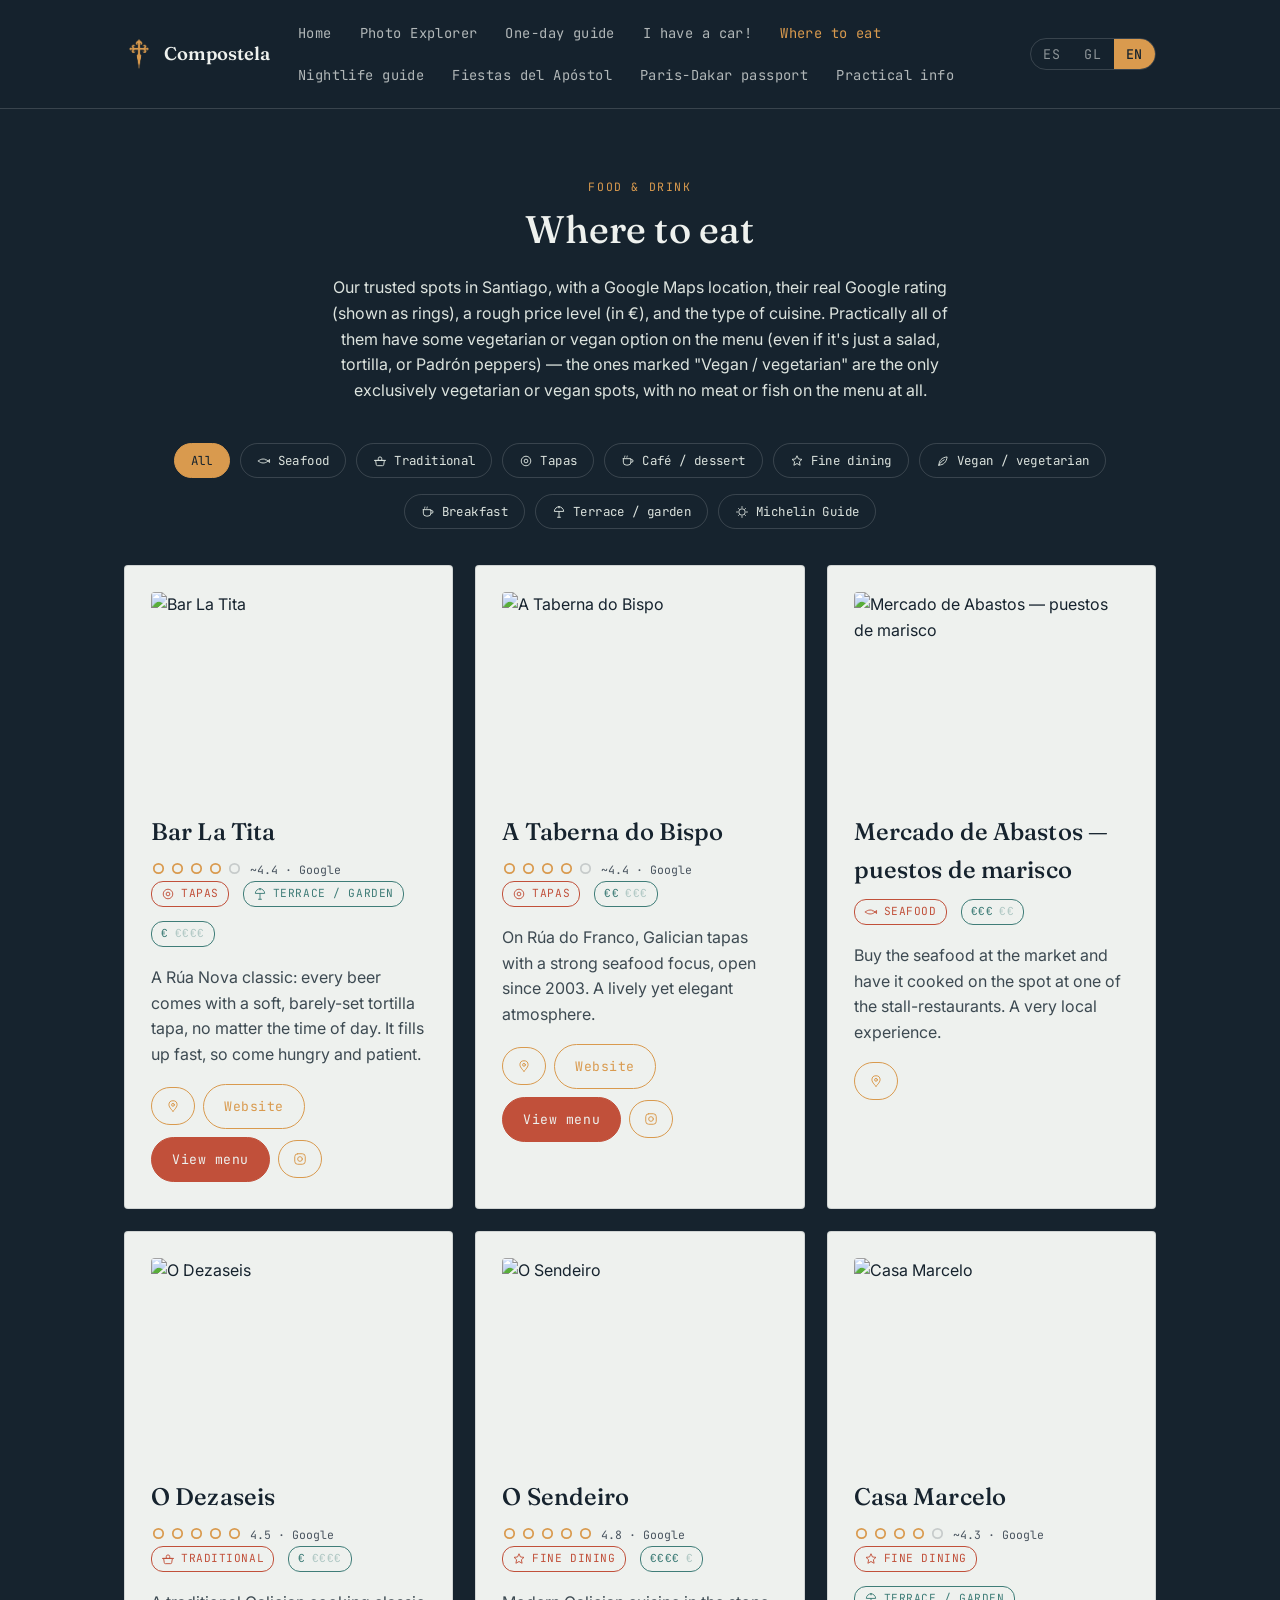
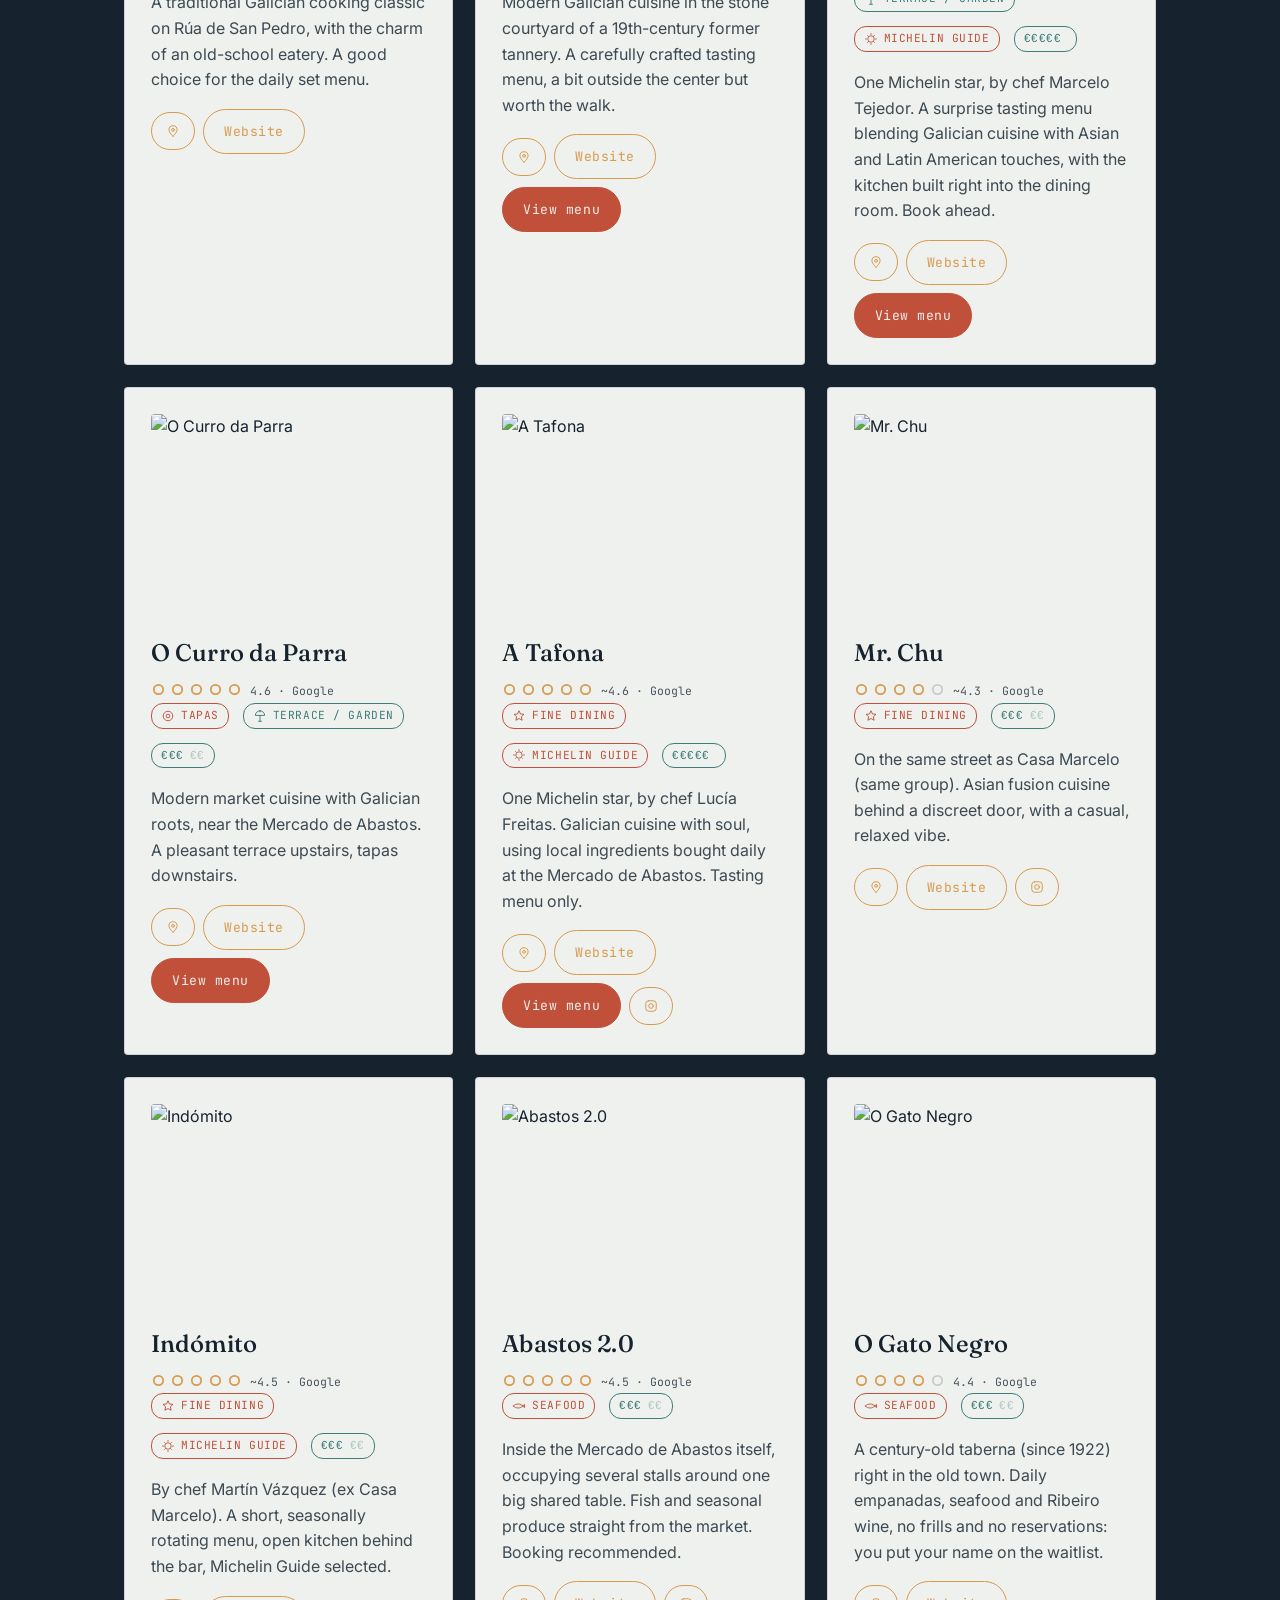
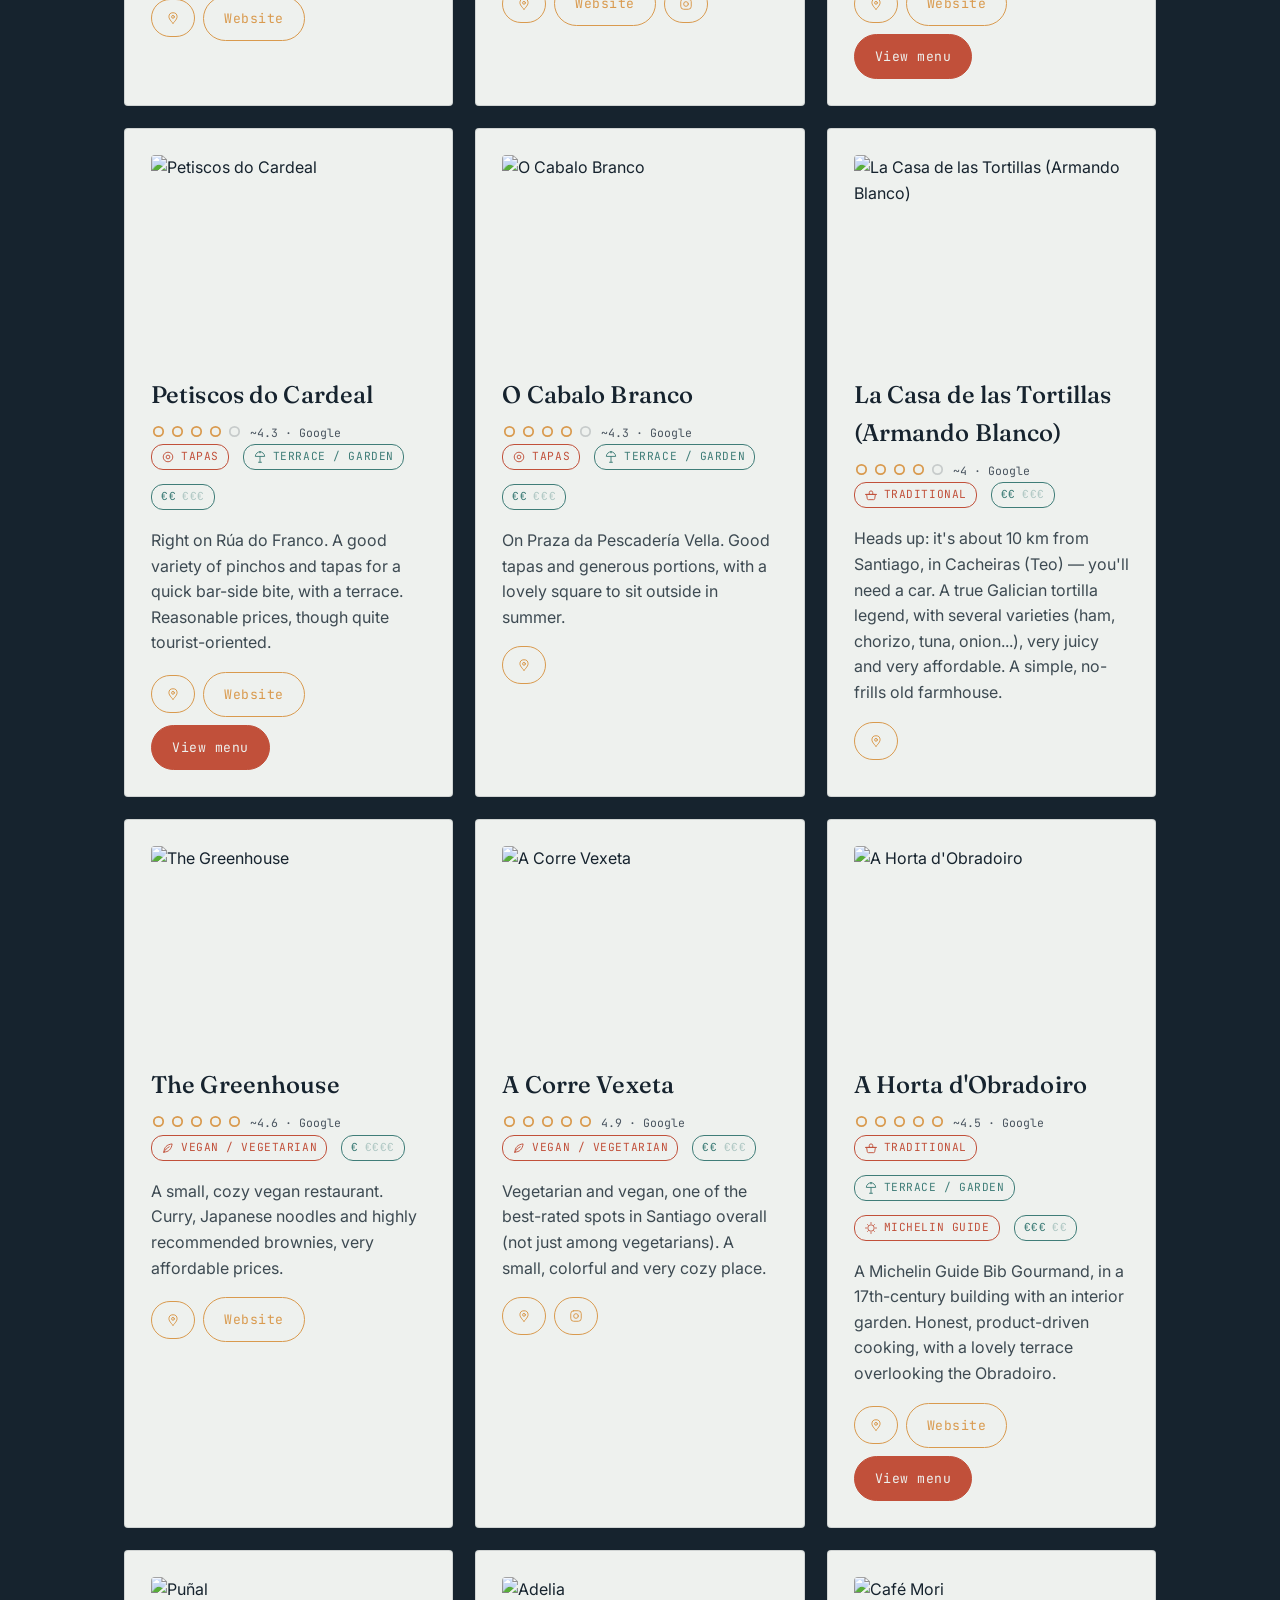
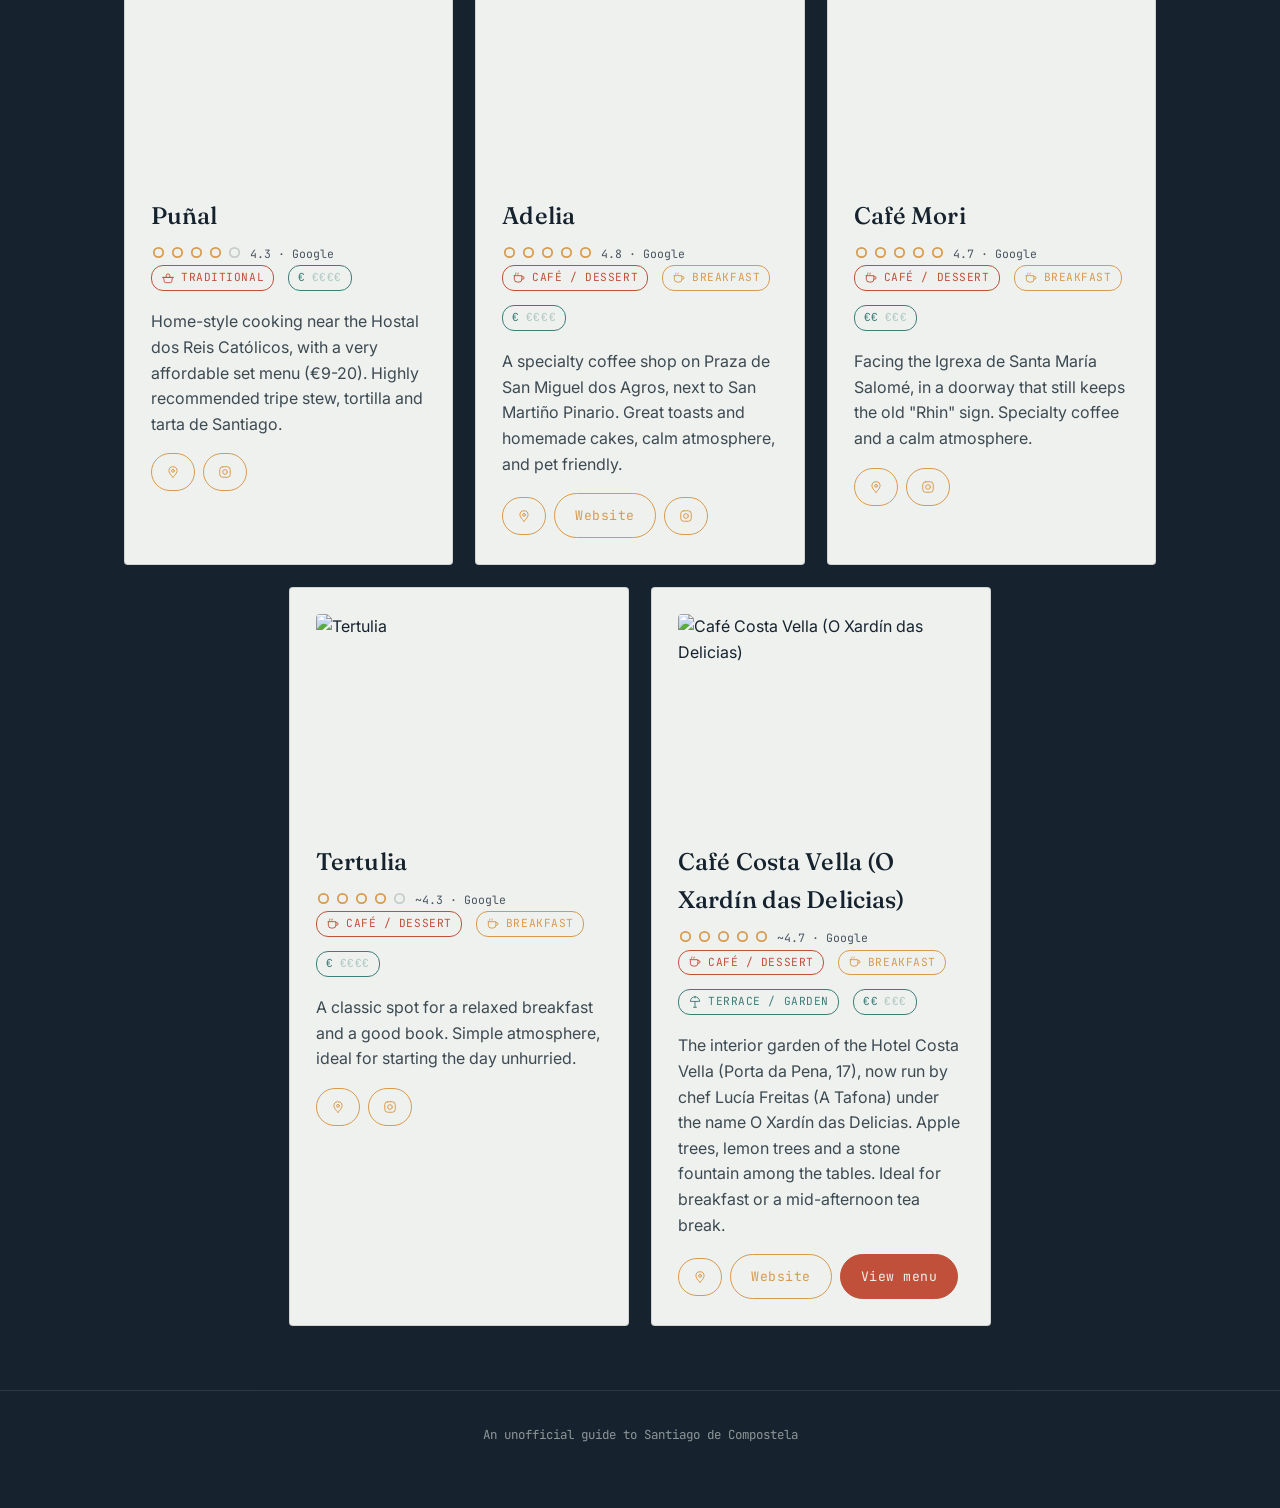
==== commit e5d202b2: "Add files via upload" ====
--- a/comer.html
+++ b/comer.html
@@ -47,6 +47,7 @@
     </div>
     <div class="lang-toggle">
       <button data-lang-btn="es">ES</button>
+      <button data-lang-btn="gl">GL</button>
       <button data-lang-btn="en">EN</button>
     </div>
   </div>
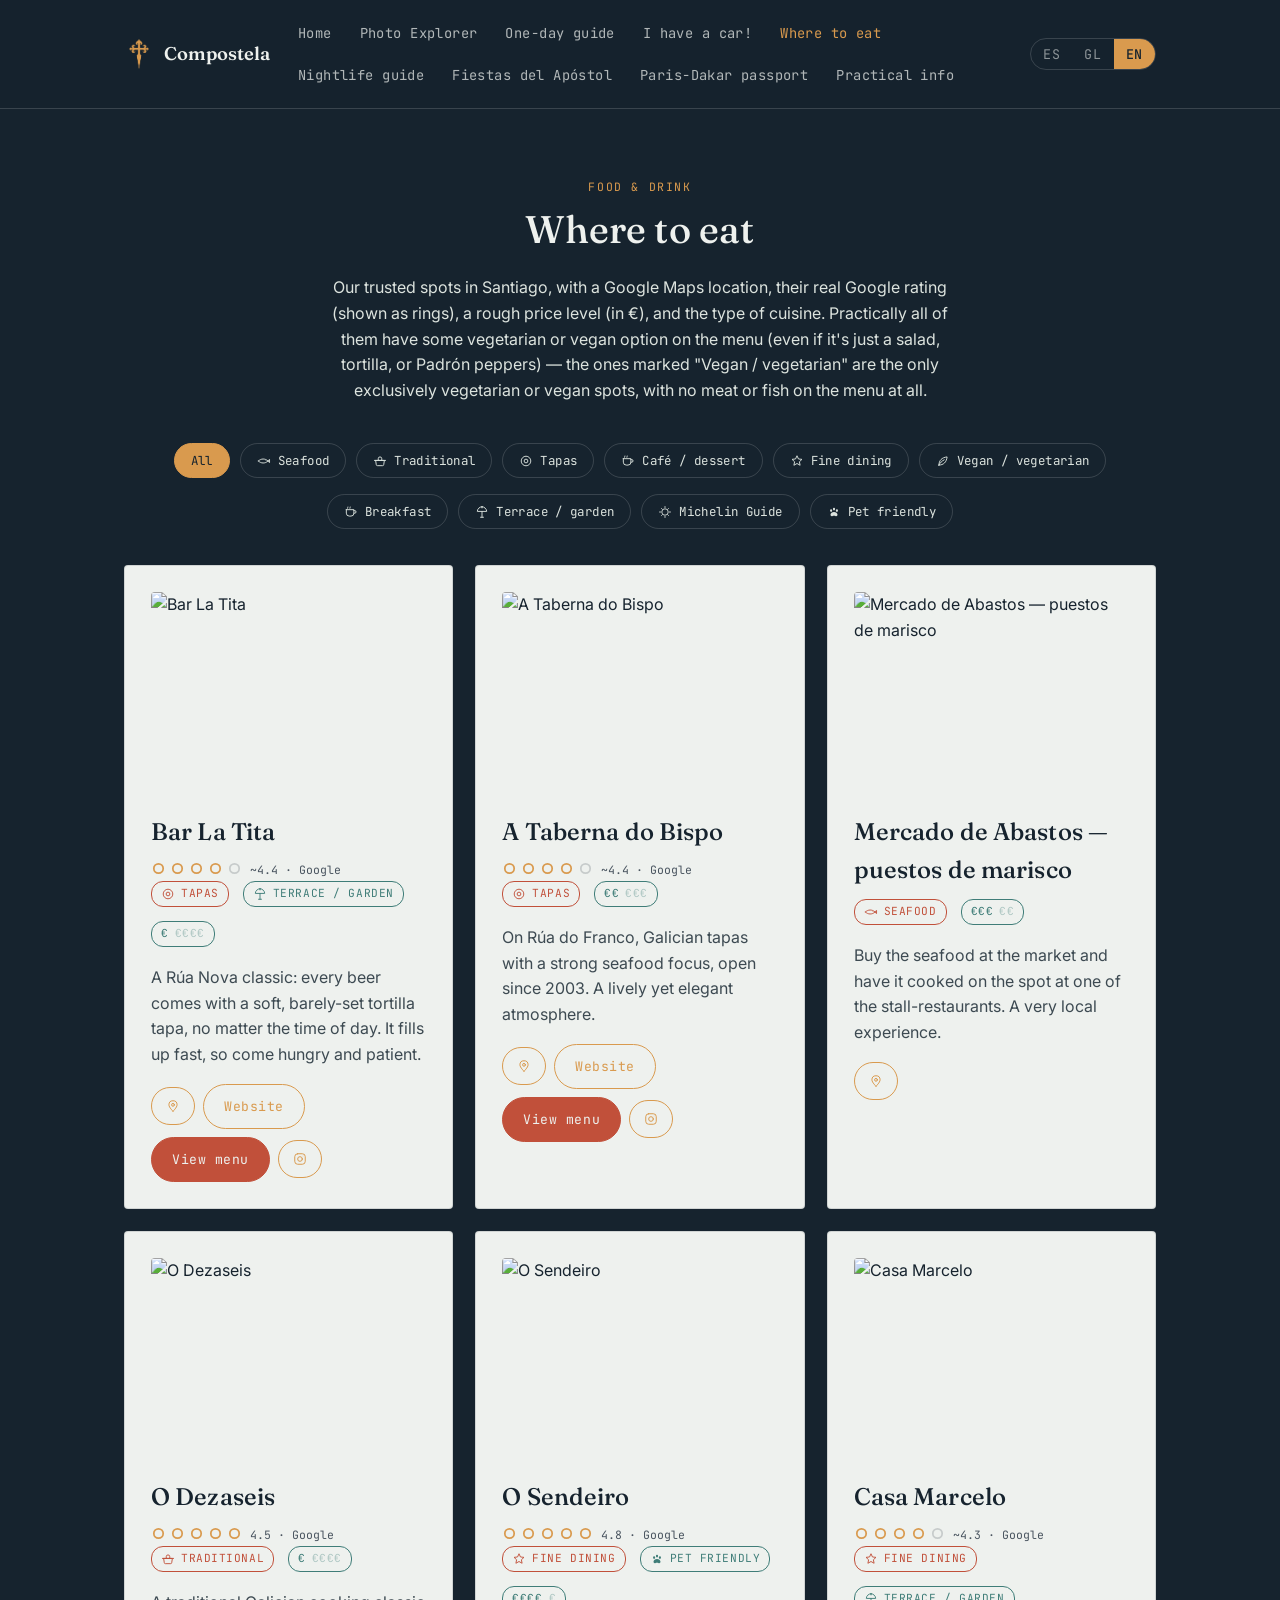
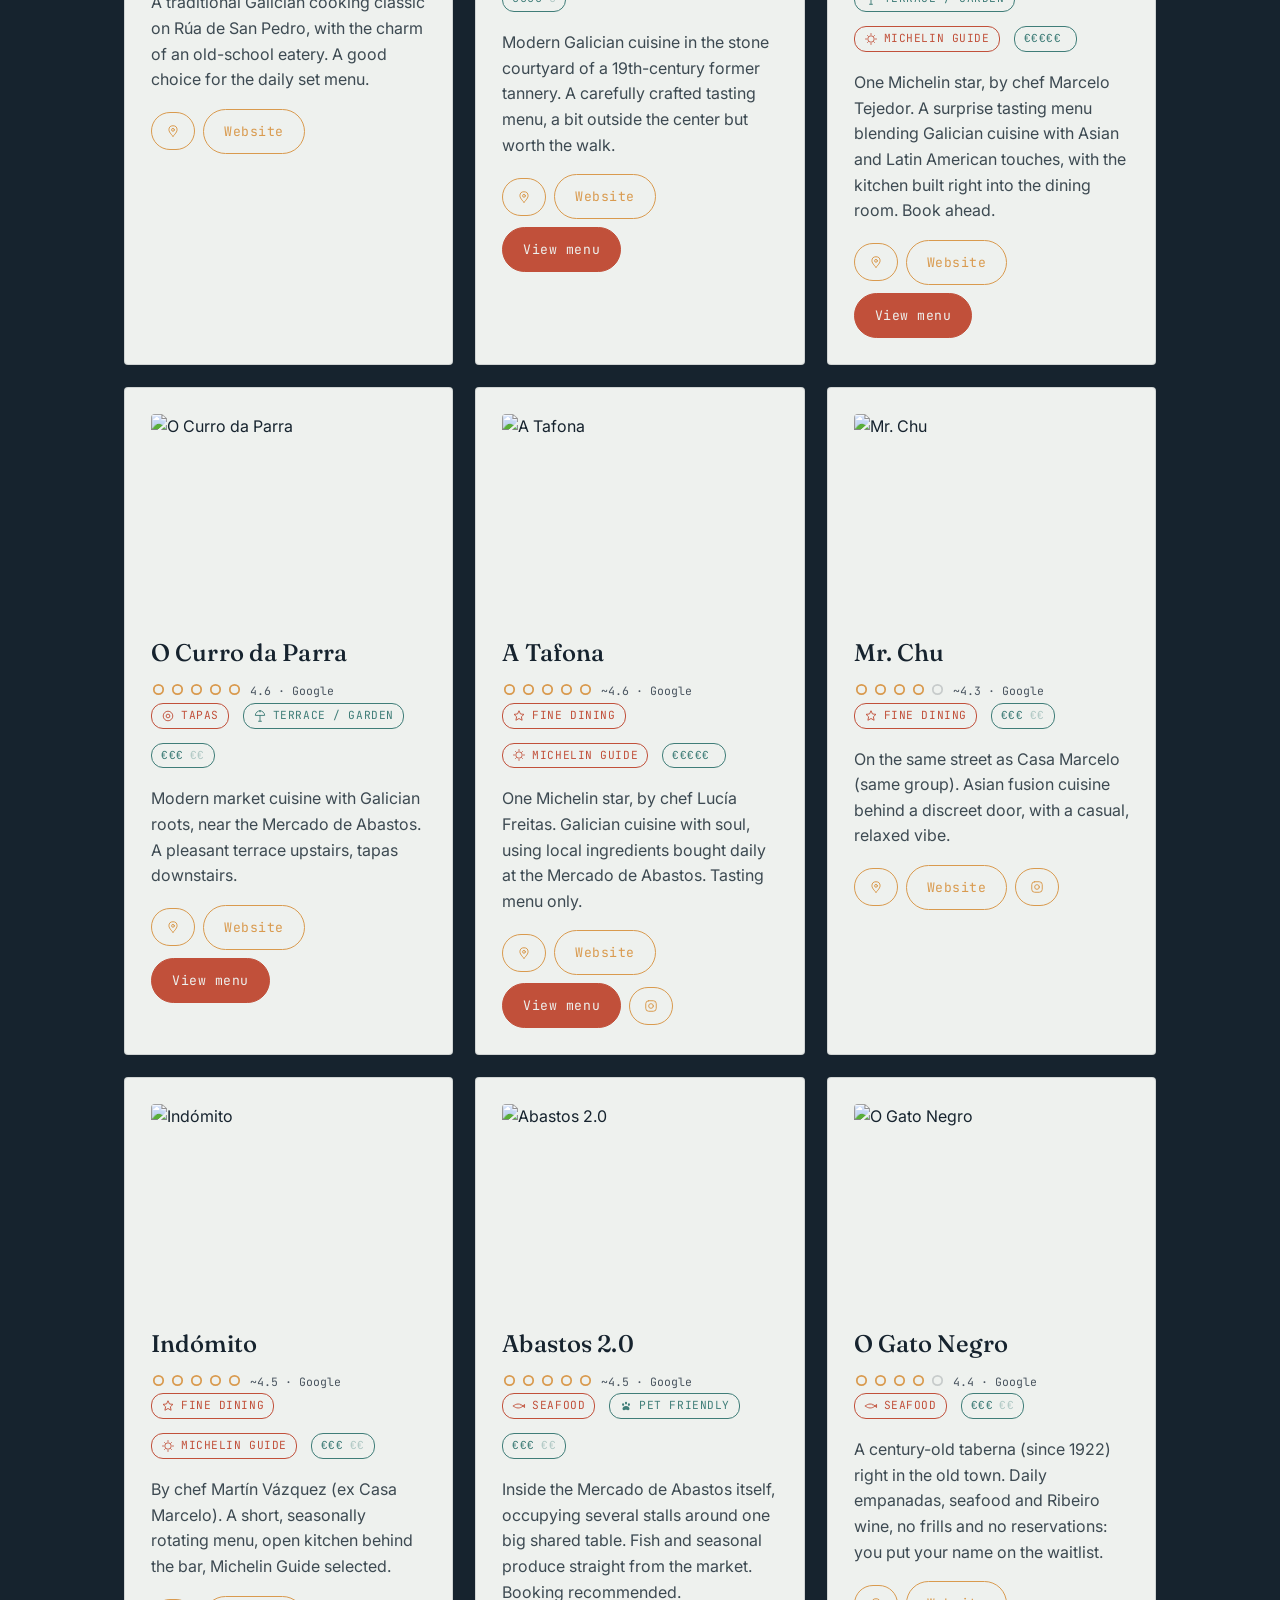
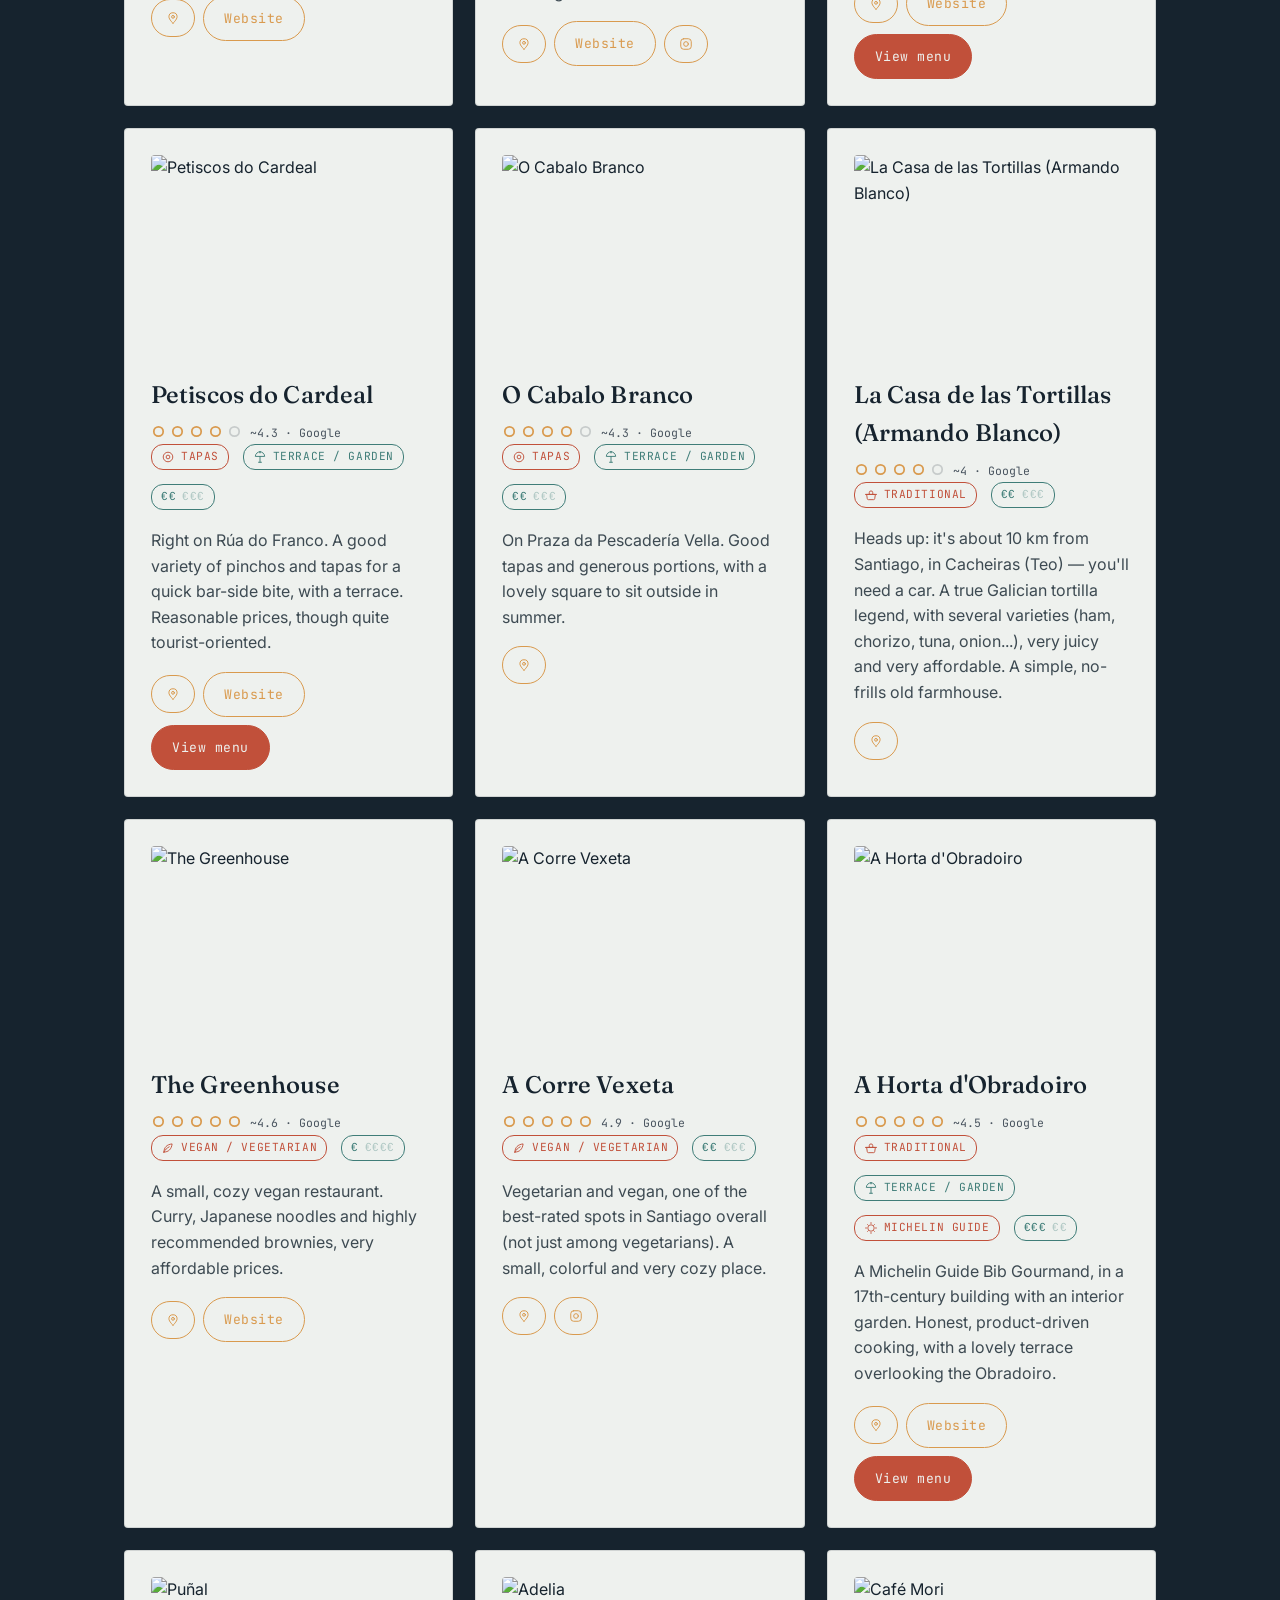
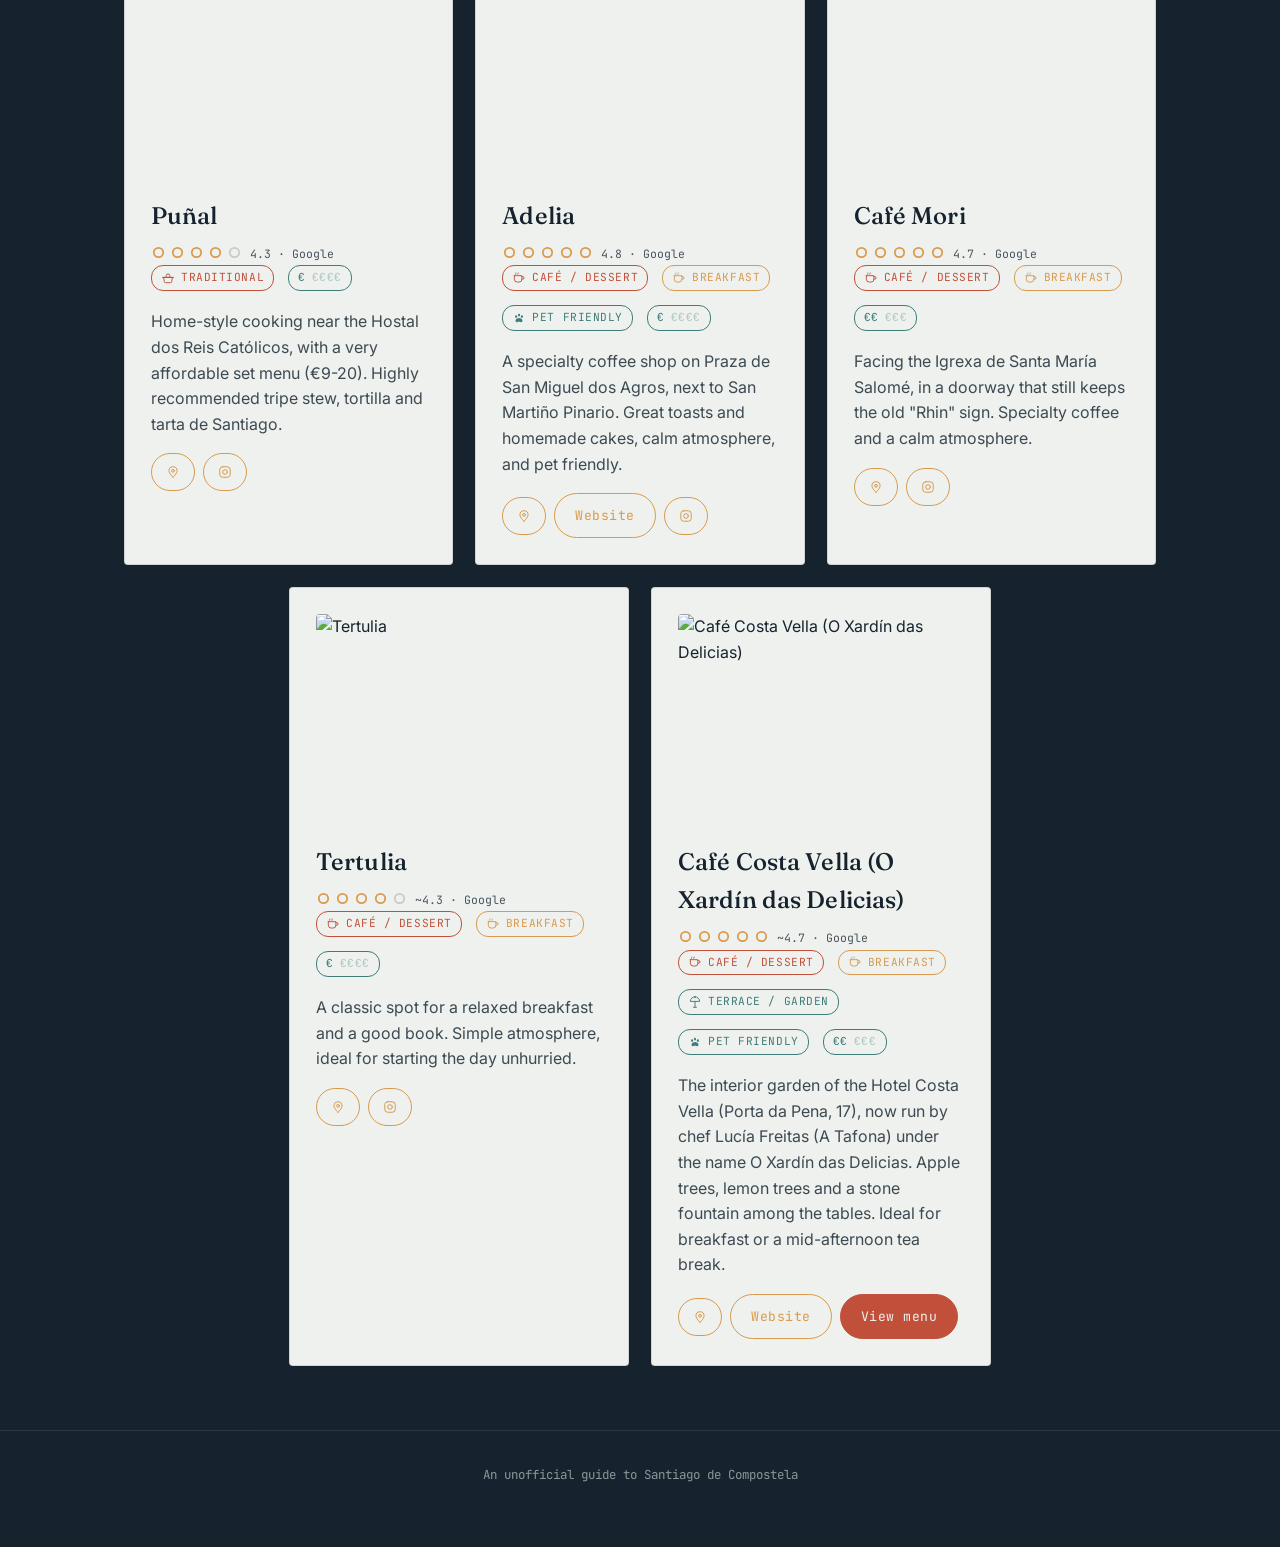
==== commit a9103db6: "Add files via upload" ====
--- a/comer.html
+++ b/comer.html
@@ -75,6 +75,7 @@
       <button class="filter-pill" id="filter-breakfast"><span class="pill-icon" data-icon="cup"></span><span data-i18n="comer_filter_breakfast">Desayunos</span></button>
       <button class="filter-pill" id="filter-terrace"><span class="pill-icon" data-icon="terrace"></span><span data-i18n="comer_filter_terrace">Terraza / jardín</span></button>
       <button class="filter-pill" id="filter-michelin"><span class="pill-icon" data-icon="michelin"></span><span data-i18n="comer_filter_michelin">Guía Michelin</span></button>
+      <button class="filter-pill" id="filter-pet"><span class="pill-icon" data-icon="paw"></span><span data-i18n="comer_filter_pet">Pet friendly</span></button>
     </div>
 
     <div class="grid" id="comer-list" style="margin-top:36px;"></div>
